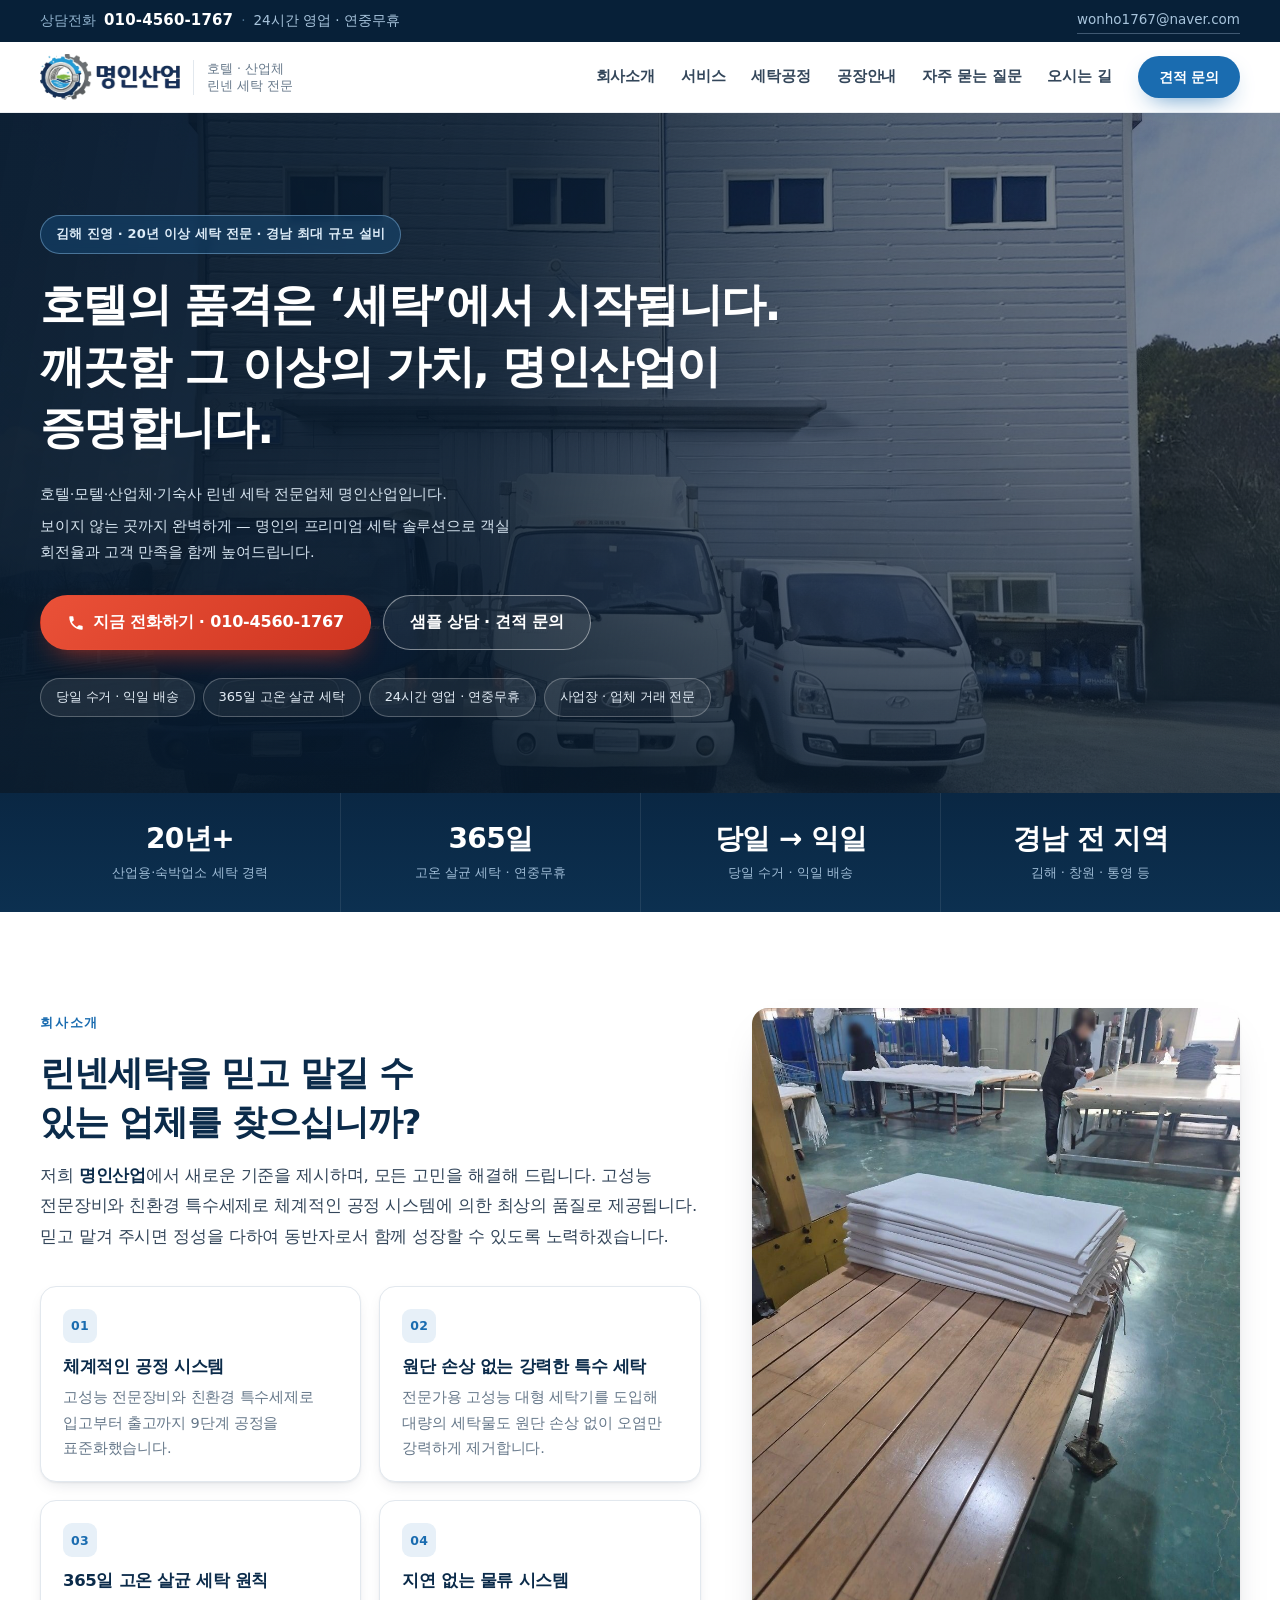
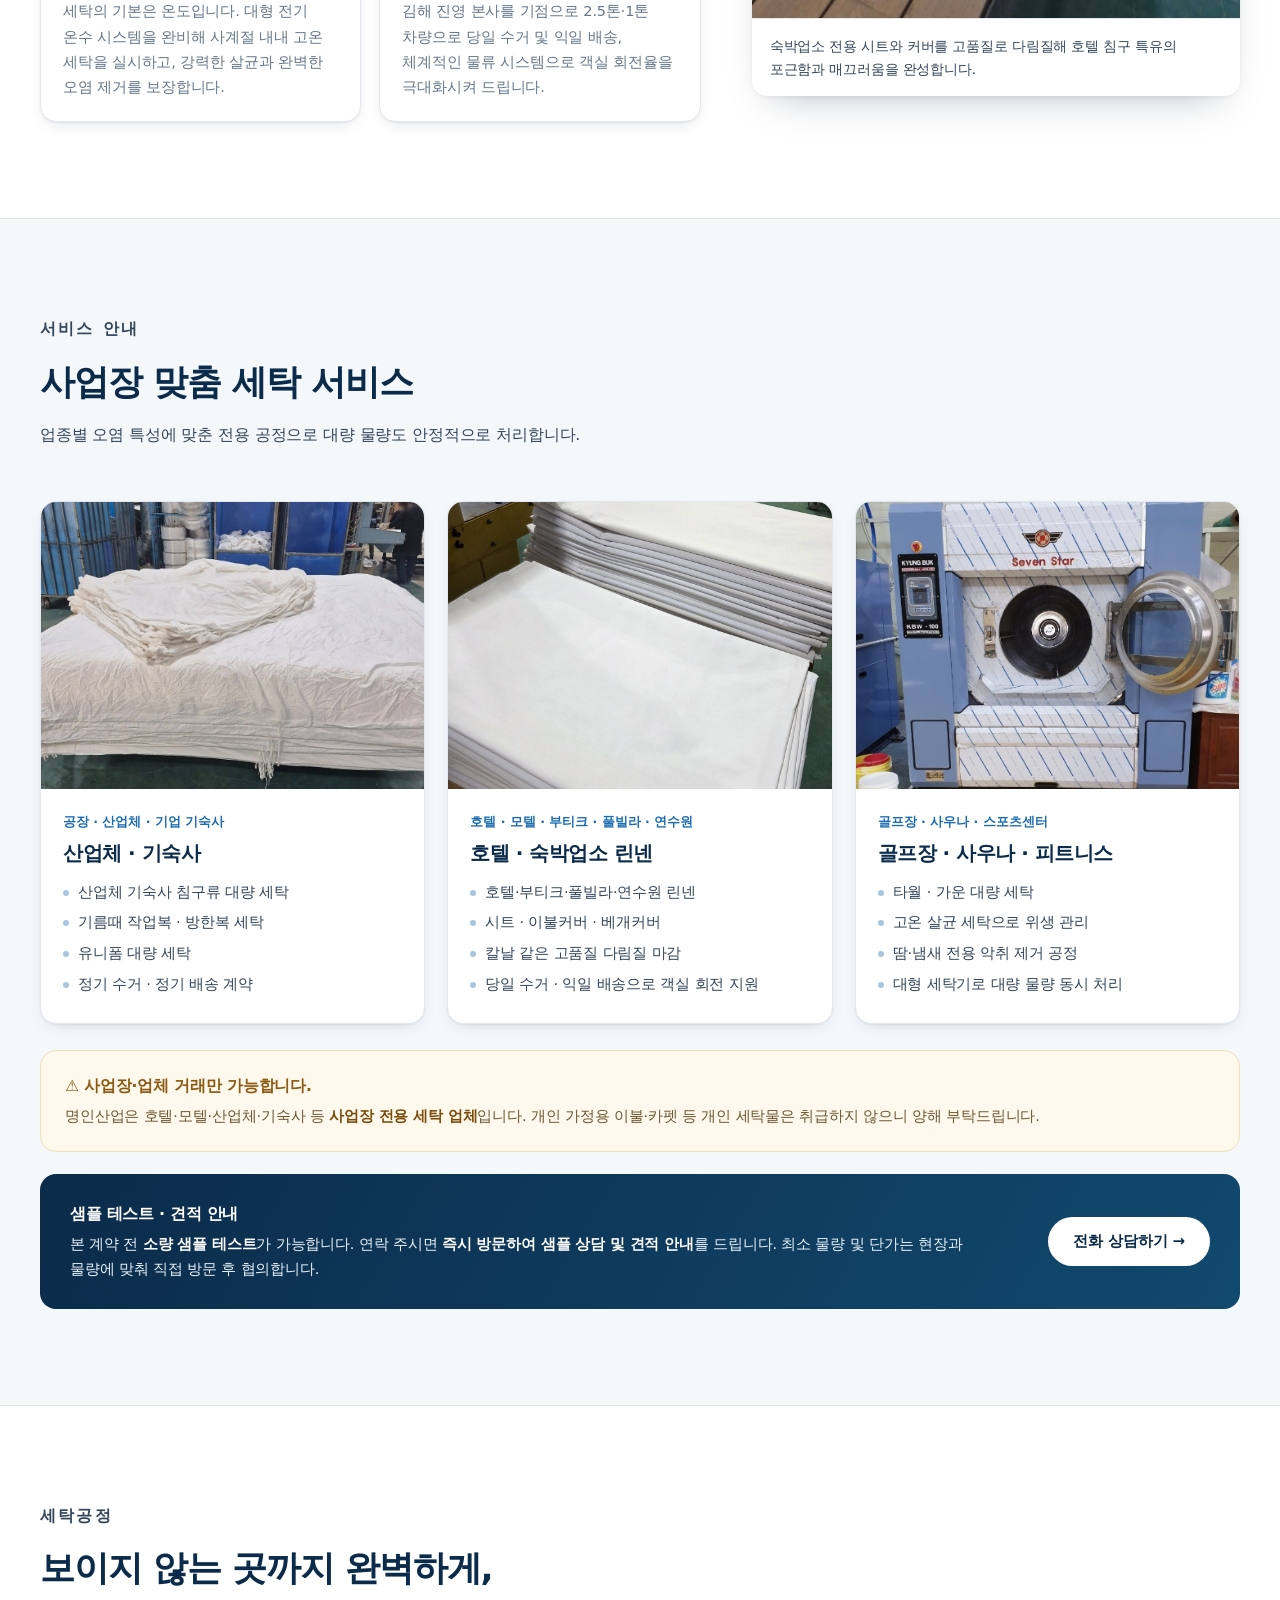
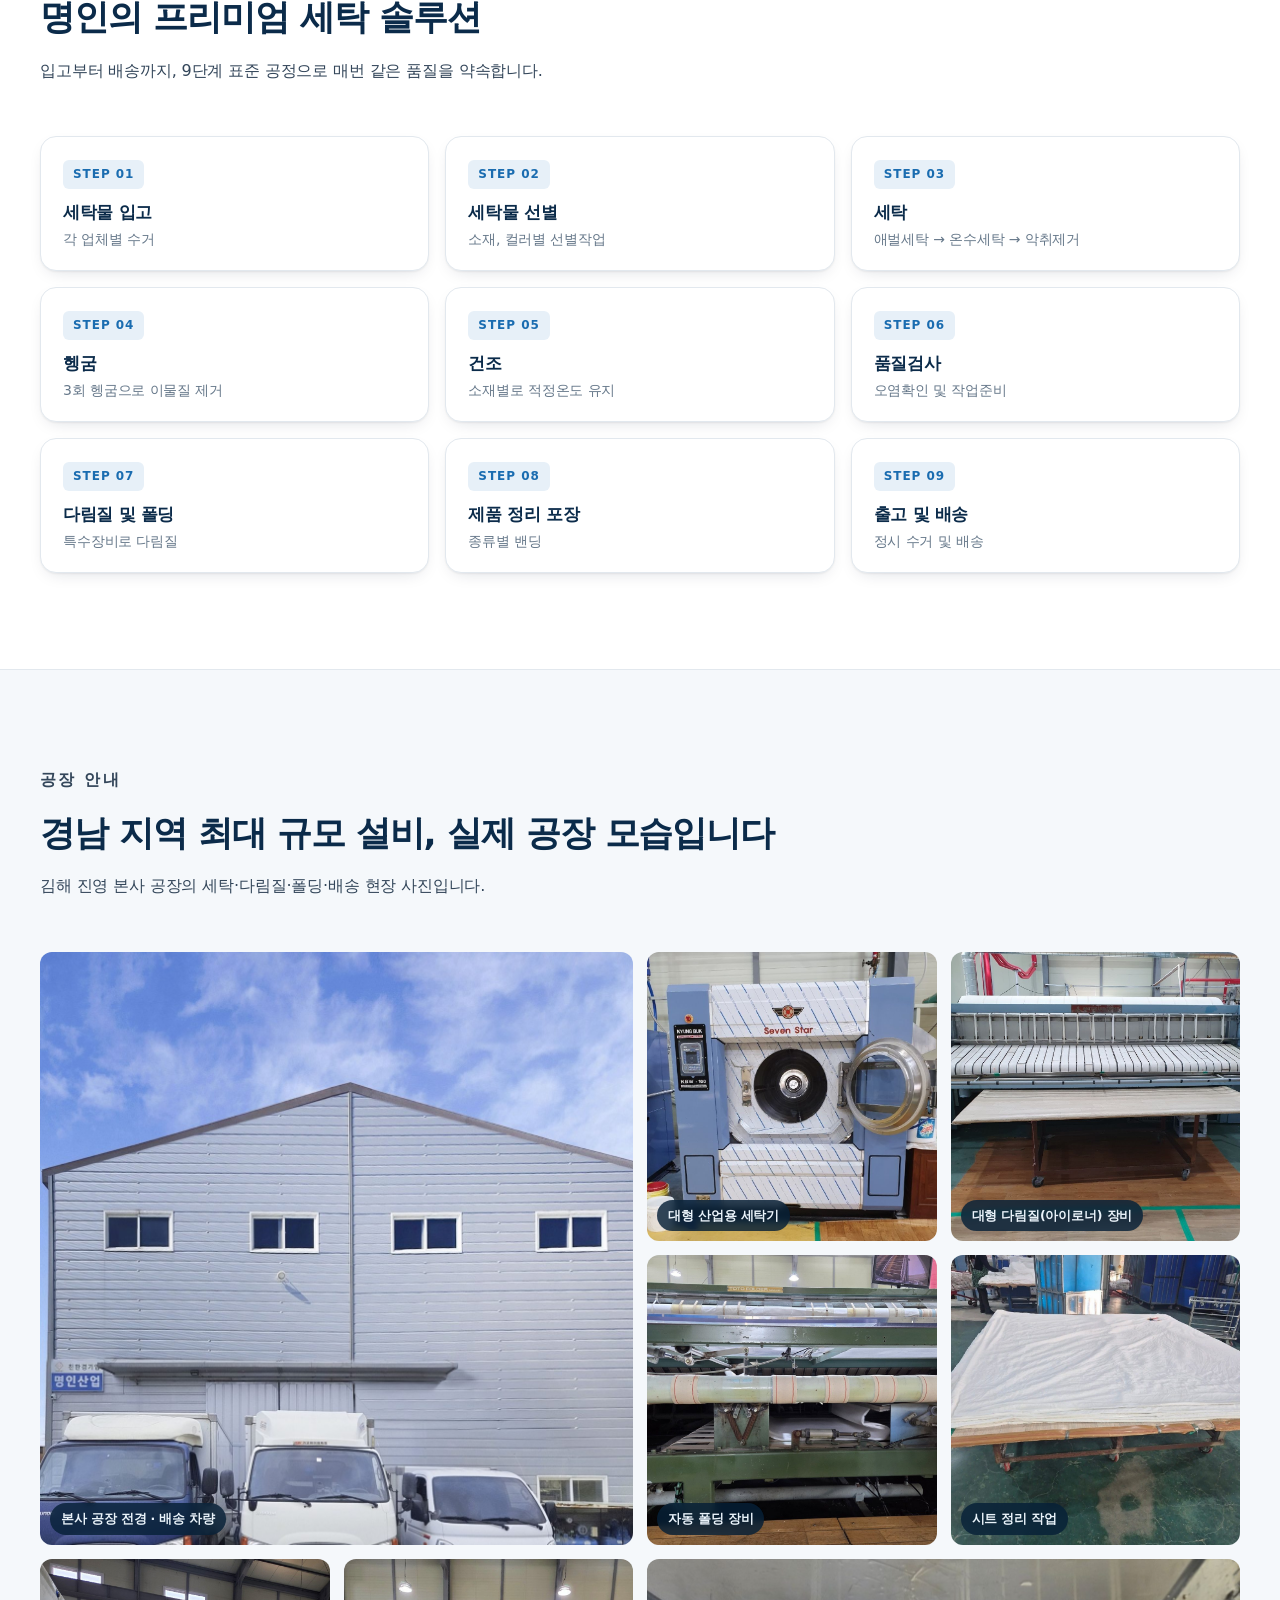
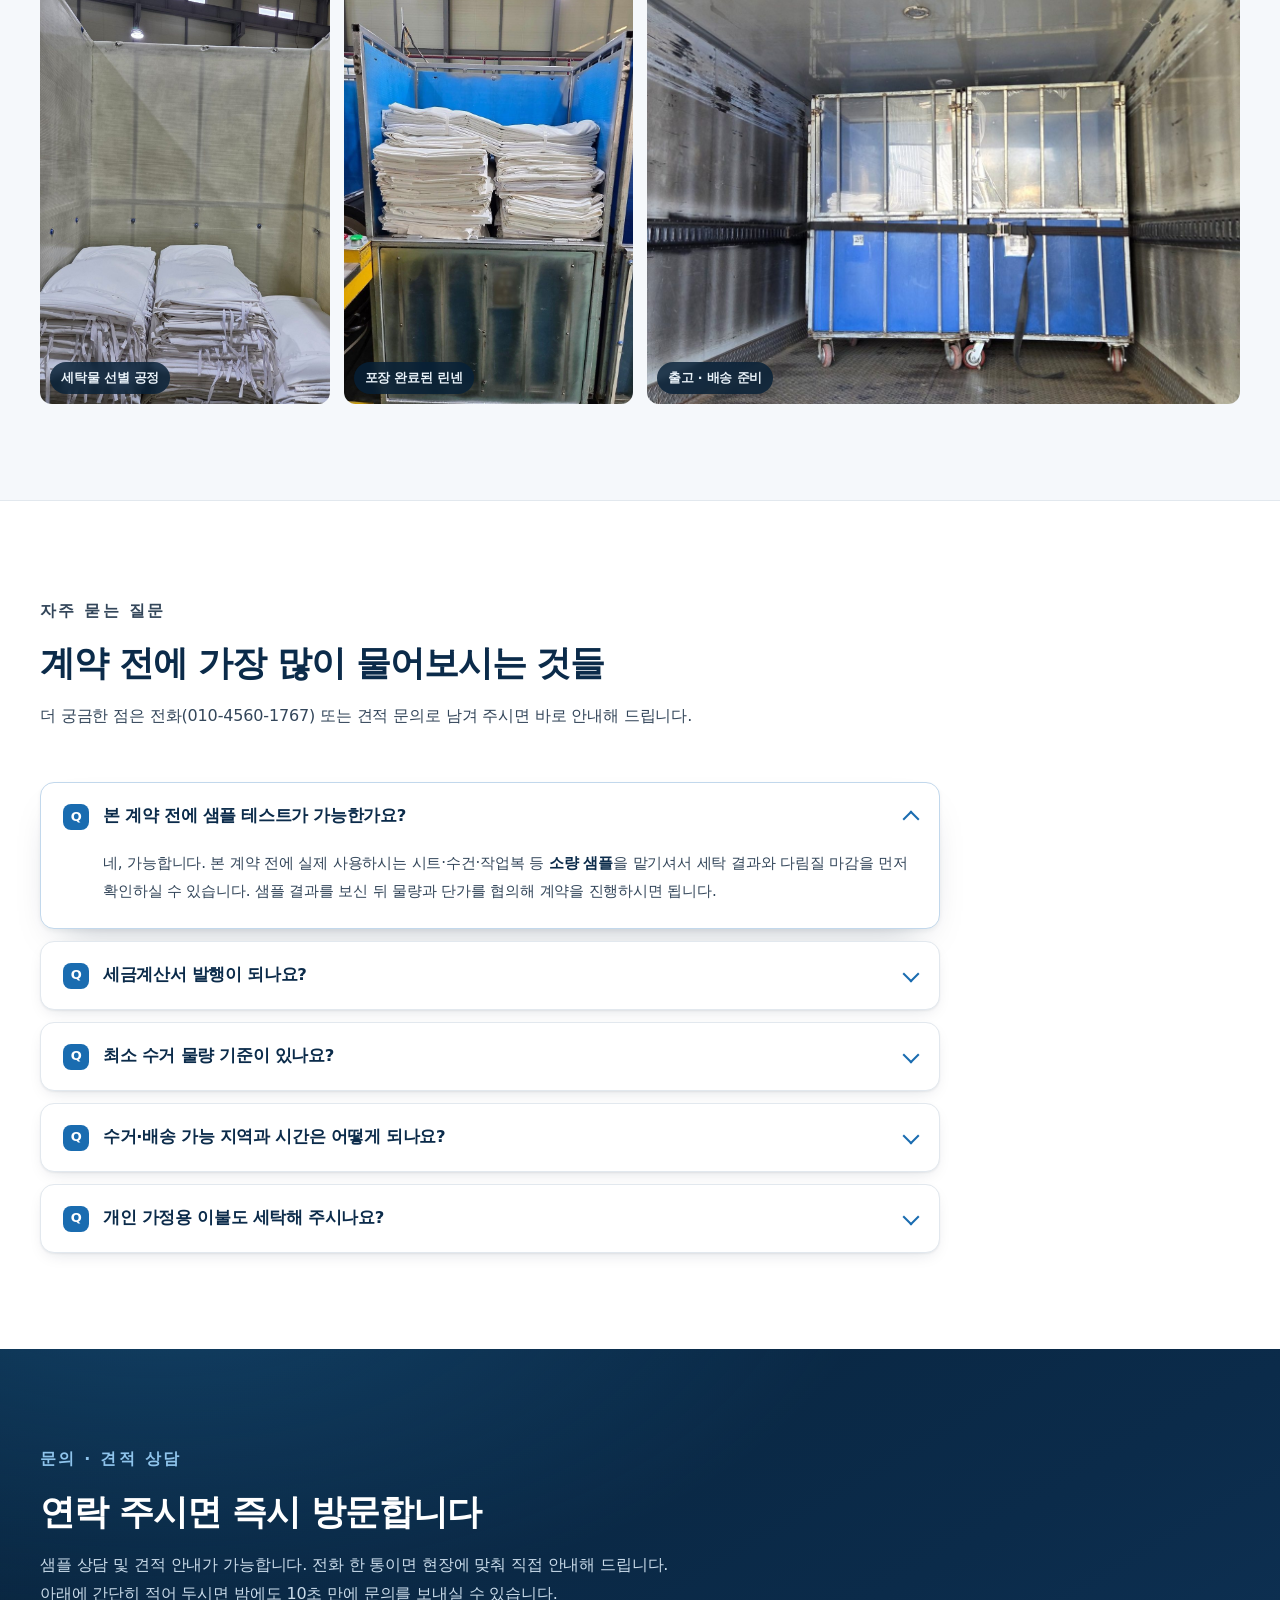
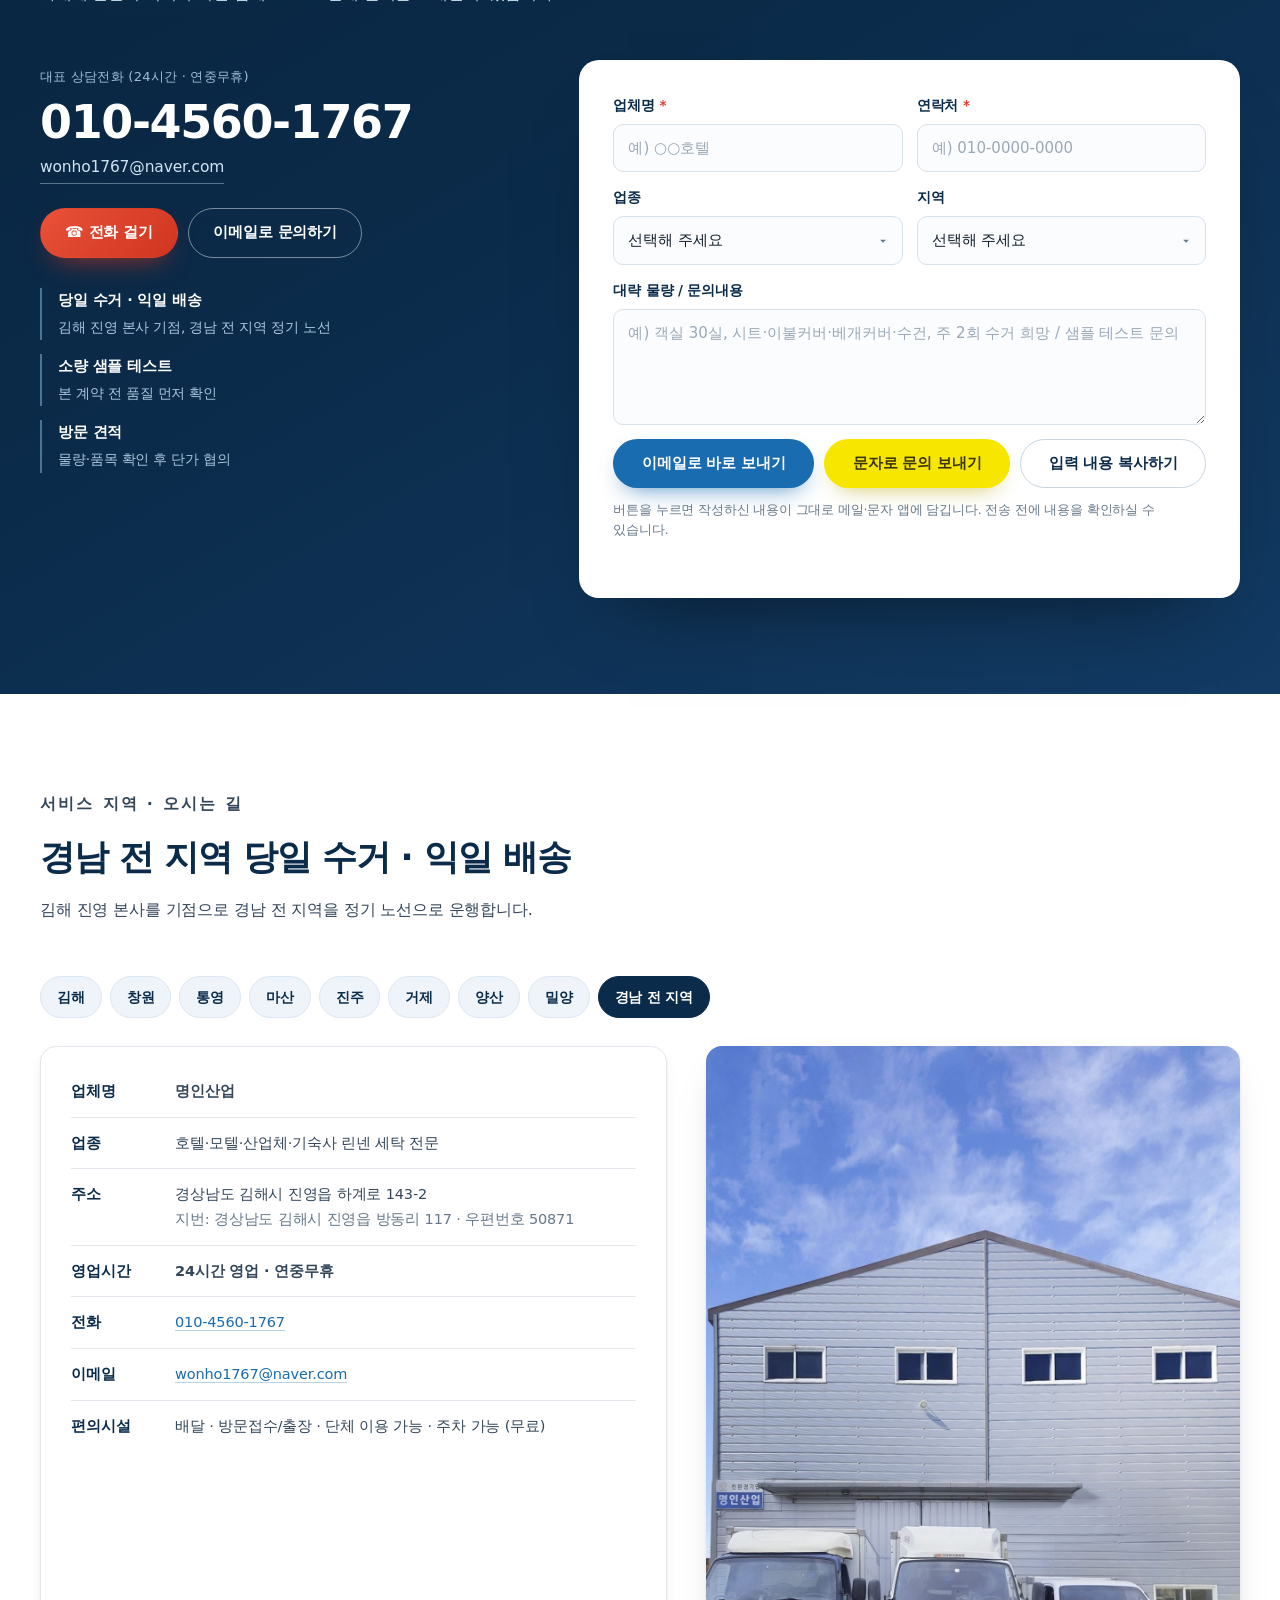
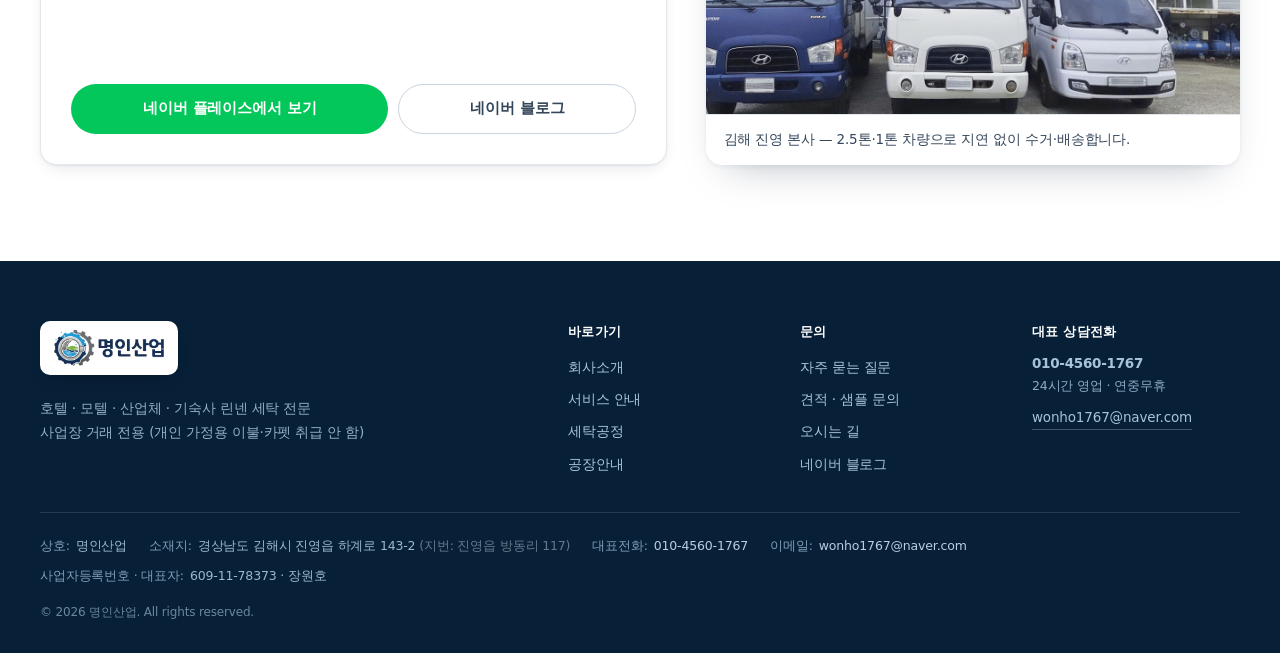
==== index.html @ e5e4cbe2 "명인산업 공식 홈페이지 (miwash.kr)" ====
<!DOCTYPE html>
<html lang="ko">
<head>
<meta charset="utf-8">
<meta name="viewport" content="width=device-width, initial-scale=1">
<title>명인산업 | 호텔·모텔·산업체 린넨 세탁 전문 · 김해 진영 세탁공장</title>
<meta name="description" content="김해 진영 본사, 20년 이상 산업용 세탁 전문 명인산업. 호텔·모텔·산업체·기숙사 린넨 세탁, 9단계 고온 살균 공정, 당일 수거·익일 배송. 본 계약 전 소량 샘플 테스트 가능. 010-4560-1767.">
<meta name="keywords" content="김해세탁공장, 창원호텔세탁, 김해호텔세탁, 모텔세탁, 린넨세탁, 산업체기숙사세탁, 작업복세탁, 산업용세탁, 진영세탁, 명인산업">
<meta name="author" content="명인산업">
<meta name="robots" content="index,follow">
<link rel="canonical" href="https://miwash.kr/">
<meta name="theme-color" content="#0b2b4a">

<!-- Open Graph / SNS -->
<meta property="og:type" content="website">
<meta property="og:site_name" content="명인산업">
<meta property="og:locale" content="ko_KR">
<meta property="og:title" content="명인산업 | 호텔·모텔·산업체 린넨 세탁 전문">
<meta property="og:description" content="김해 진영 본사 · 20년 이상 세탁 전문 · 365일 고온 살균 9단계 공정 · 당일 수거 익일 배송. 본 계약 전 소량 샘플 테스트 가능. 010-4560-1767.">
<meta property="og:url" content="https://miwash.kr/">
<meta property="og:image" content="https://miwash.kr/assets/og-image.jpg">
<meta property="og:image:width" content="1200">
<meta property="og:image:height" content="628">
<meta name="twitter:card" content="summary_large_image">
<meta name="twitter:title" content="명인산업 | 호텔·모텔·산업체 린넨 세탁 전문">
<meta name="twitter:description" content="김해 진영 본사 · 20년 이상 세탁 전문 · 365일 고온 살균 9단계 공정 · 당일 수거 익일 배송. 010-4560-1767.">
<meta name="twitter:image" content="https://miwash.kr/assets/og-image.jpg">

<link rel="icon" href="assets/favicon.png" sizes="64x64" type="image/png">
<link rel="apple-touch-icon" href="assets/apple-touch-icon.png">
<link rel="stylesheet" href="assets/style.css">

<script type="application/ld+json">
{
  "@context": "https://schema.org",
  "@type": "LaundryService",
  "name": "명인산업",
  "url": "https://miwash.kr/",
  "image": "https://miwash.kr/assets/hero-factory.jpg",
  "logo": "https://miwash.kr/assets/logo.png",
  "description": "호텔·모텔·산업체·기숙사 린넨 세탁 전문 업체. 김해 진영 본사에서 9단계 고온 살균 공정으로 당일 수거·익일 배송합니다. 본 계약 전 소량 샘플 테스트가 가능합니다.",
  "telephone": "+82-10-4560-1767",
  "email": "wonho1767@naver.com",
  "priceRange": "견적 문의",
  "address": {
    "@type": "PostalAddress",
    "streetAddress": "경상남도 김해시 진영읍 하계로 143-2",
    "addressLocality": "김해시",
    "addressRegion": "경상남도",
    "postalCode": "50871",
    "addressCountry": "KR"
  },
  "openingHoursSpecification": [{
    "@type": "OpeningHoursSpecification",
    "dayOfWeek": ["Monday","Tuesday","Wednesday","Thursday","Friday","Saturday","Sunday"],
    "opens": "00:00",
    "closes": "23:59"
  }],
  "areaServed": ["김해","창원","마산","통영","진주","거제","양산","밀양","경상남도"],
  "sameAs": ["https://blog.naver.com/eorud1767"]
}
</script>
</head>
<body>
<a class="skip-link" href="#main">본문 바로가기</a>

<!-- 상단 유틸리티 바 -->
<div class="topbar">
  <div class="container topbar-inner">
    <p class="topbar-call">
      <span class="topbar-label">상담전화</span>
      <a href="tel:01045601767"><strong>010-4560-1767</strong></a>
      <span class="dot" aria-hidden="true">·</span>
      <span class="topbar-hours">24시간 영업 · 연중무휴</span>
    </p>
    <a class="topbar-mail" href="mailto:wonho1767@naver.com">wonho1767@naver.com</a>
  </div>
</div>

<!-- 헤더 -->
<header class="site-header" id="siteHeader">
  <div class="container header-inner">
    <a class="brand" href="#top" aria-label="명인산업 홈">
      <img src="assets/logo.png" alt="명인산업" width="140" height="46">
      <span class="brand-text"><span>호텔 · 산업체 린넨 세탁 전문</span></span>
    </a>

    <nav class="nav" id="mainNav" aria-label="주요 메뉴">
      <ul>
        <li><a href="#about">회사소개</a></li>
        <li><a href="#services">서비스</a></li>
        <li><a href="#process">세탁공정</a></li>
        <li><a href="#facility">공장안내</a></li>
        <li><a href="#faq">자주 묻는 질문</a></li>
        <li><a href="#location">오시는 길</a></li>
      </ul>
      <a class="btn btn-primary btn-sm nav-cta" href="#contact">견적 문의</a>
    </nav>

    <button class="nav-toggle" id="navToggle" type="button" aria-label="메뉴 열기" aria-expanded="false" aria-controls="mainNav">
      <span></span><span></span><span></span>
    </button>
  </div>
</header>

<main id="main">
<!-- 히어로 -->
<section class="hero" id="top">
  <div class="hero-media">
    <img src="assets/hero-factory.jpg" alt="명인산업 김해 진영 본사 공장 전경과 2.5톤·1톤 배송 트럭 3대" width="1920" height="1080" fetchpriority="high">
  </div>
  <div class="container hero-inner">
    <p class="hero-badge">김해 진영 · 20년 이상 세탁 전문 · 경남 최대 규모 설비</p>
    <h1>호텔의 품격은 ‘세탁’에서 시작됩니다.<br class="pc-br"> 깨끗함 그 이상의 가치, 명인산업이 증명합니다.</h1>
    <p class="lead">호텔·모텔·산업체·기숙사 린넨 세탁 전문업체 명인산업입니다.</p>
    <p class="lead">보이지 않는 곳까지 완벽하게 — 명인의 프리미엄 세탁 솔루션으로 객실 회전율과 고객 만족을 함께 높여드립니다.</p>
    <div class="hero-actions">
      <a class="btn btn-call" href="tel:01045601767">
        <svg viewBox="0 0 24 24" aria-hidden="true"><path d="M6.6 10.8c1.4 2.8 3.8 5.1 6.6 6.6l2.2-2.2c.3-.3.7-.4 1-.2 1.1.4 2.3.6 3.5.6.6 0 1 .4 1 1V20c0 .6-.4 1-1 1C10.6 21 3 13.4 3 4c0-.6.4-1 1-1h3.5c.6 0 1 .4 1 1 0 1.2.2 2.4.6 3.5.1.4 0 .8-.2 1l-2.3 2.3z"/></svg>
        지금 전화하기 · 010-4560-1767
      </a>
      <a class="btn btn-outline" href="#contact">샘플 상담 · 견적 문의</a>
    </div>
    <ul class="hero-chips">
      <li>당일 수거 · 익일 배송</li>
      <li>365일 고온 살균 세탁</li>
      <li>24시간 영업 · 연중무휴</li>
      <li>사업장 · 업체 거래 전문</li>
    </ul>
  </div>
</section>

<!-- 핵심 지표 -->
<section class="stats" aria-label="명인산업 핵심 지표">
  <div class="container stats-grid">
    <div class="stat"><strong>20년+</strong><span>산업용·숙박업소 세탁 경력</span></div>
    <div class="stat"><strong>365일</strong><span>고온 살균 세탁 · 연중무휴</span></div>
    <div class="stat"><strong>당일 → 익일</strong><span>당일 수거 · 익일 배송</span></div>
    <div class="stat"><strong>경남 전 지역</strong><span>김해 · 창원 · 통영 등</span></div>
  </div>
</section>

<!-- 회사소개 -->
<section class="section" id="about">
  <div class="container about-grid">
    <div class="about-copy">
      <p class="eyebrow">회사소개</p>
      <h2>린넨세탁을 믿고 맡길 수 있는 업체를 찾으십니까?</h2>
      <p class="body-lg">저희 <strong>명인산업</strong>에서 새로운 기준을 제시하며, 모든 고민을 해결해 드립니다. 고성능 전문장비와 친환경 특수세제로 체계적인 공정 시스템에 의한 최상의 품질로 제공됩니다. 믿고 맡겨 주시면 정성을 다하여 동반자로서 함께 성장할 수 있도록 노력하겠습니다.</p>

      <div class="feature-grid">
        <div class="feature">
          <span class="feature-icon" aria-hidden="true">01</span>
          <h3>체계적인 공정 시스템</h3>
          <p>고성능 전문장비와 친환경 특수세제로 입고부터 출고까지 9단계 공정을 표준화했습니다.</p>
        </div>
        <div class="feature">
          <span class="feature-icon" aria-hidden="true">02</span>
          <h3>원단 손상 없는 강력한 특수 세탁</h3>
          <p>전문가용 고성능 대형 세탁기를 도입해 대량의 세탁물도 원단 손상 없이 오염만 강력하게 제거합니다.</p>
        </div>
        <div class="feature">
          <span class="feature-icon" aria-hidden="true">03</span>
          <h3>365일 고온 살균 세탁 원칙</h3>
          <p>세탁의 기본은 온도입니다. 대형 전기 온수 시스템을 완비해 사계절 내내 고온 세탁을 실시하고, 강력한 살균과 완벽한 오염 제거를 보장합니다.</p>
        </div>
        <div class="feature">
          <span class="feature-icon" aria-hidden="true">04</span>
          <h3>지연 없는 물류 시스템</h3>
          <p>김해 진영 본사를 기점으로 2.5톤·1톤 차량으로 당일 수거 및 익일 배송, 체계적인 물류 시스템으로 객실 회전율을 극대화시켜 드립니다.</p>
        </div>
      </div>
    </div>

    <figure class="about-media">
      <img src="assets/linen-table.jpg" alt="세탁 후 다림질을 마친 대형 시트를 종류별로 정리해 적재한 작업대" width="966" height="1288" loading="lazy">
      <figcaption>숙박업소 전용 시트와 커버를 고품질로 다림질해 호텔 침구 특유의 포근함과 매끄러움을 완성합니다.</figcaption>
    </figure>
  </div>
</section>

<!-- 서비스 -->
<section class="section section-alt" id="services">
  <div class="container">
    <header class="section-head">
      <p class="eyebrow">서비스 안내</p>
      <h2>사업장 맞춤 세탁 서비스</h2>
      <p>업종별 오염 특성에 맞춘 전용 공정으로 대량 물량도 안정적으로 처리합니다.</p>
    </header>

    <div class="service-grid">
      <article class="service-card">
        <div class="service-media">
          <img src="assets/dorm-bedding.jpg" alt="산업체·기숙사 침구 세탁물이 쌓인 공장 내부" width="966" height="1288" loading="lazy">
        </div>
        <div class="service-body">
          <p class="service-tag">공장 · 산업체 · 기업 기숙사</p>
          <h3>산업체 · 기숙사</h3>
          <ul>
            <li>산업체 기숙사 침구류 대량 세탁</li>
            <li>기름때 작업복 · 방한복 세탁</li>
            <li>유니폼 대량 세탁</li>
            <li>정기 수거 · 정기 배송 계약</li>
          </ul>
        </div>
      </article>

      <article class="service-card">
        <div class="service-media">
          <img src="assets/folded-linen.jpg" alt="깔끔하게 접어 포장된 호텔 린넨" width="1200" height="1600" loading="lazy">
        </div>
        <div class="service-body">
          <p class="service-tag">호텔 · 모텔 · 부티크 · 풀빌라 · 연수원</p>
          <h3>호텔 · 숙박업소 린넨</h3>
          <ul>
            <li>호텔·부티크·풀빌라·연수원 린넨</li>
            <li>시트 · 이불커버 · 베개커버</li>
            <li>칼날 같은 고품질 다림질 마감</li>
            <li>당일 수거 · 익일 배송으로 객실 회전 지원</li>
          </ul>
        </div>
      </article>

      <article class="service-card">
        <div class="service-media">
          <img src="assets/washer-sevenstar.jpg" alt="명인산업 대형 산업용 세탁기 Seven Star KBW-100" width="935" height="895" loading="lazy">
        </div>
        <div class="service-body">
          <p class="service-tag">골프장 · 사우나 · 스포츠센터</p>
          <h3>골프장 · 사우나 · 피트니스</h3>
          <ul>
            <li>타월 · 가운 대량 세탁</li>
            <li>고온 살균 세탁으로 위생 관리</li>
            <li>땀·냄새 전용 악취 제거 공정</li>
            <li>대형 세탁기로 대량 물량 동시 처리</li>
          </ul>
        </div>
      </article>
    </div>

    <div class="notice-card">
      <p class="notice-title">⚠ 사업장·업체 거래만 가능합니다.</p>
      <p>명인산업은 호텔·모텔·산업체·기숙사 등 <strong>사업장 전용 세탁 업체</strong>입니다. 개인 가정용 이불·카펫 등 개인 세탁물은 취급하지 않으니 양해 부탁드립니다.</p>
    </div>

    <div class="sample-band">
      <div>
        <p class="sample-title">샘플 테스트 · 견적 안내</p>
        <p>본 계약 전 <strong>소량 샘플 테스트</strong>가 가능합니다. 연락 주시면 <strong>즉시 방문하여 샘플 상담 및 견적 안내</strong>를 드립니다. 최소 물량 및 단가는 현장과 물량에 맞춰 직접 방문 후 협의합니다.</p>
      </div>
      <a class="btn btn-primary" href="tel:01045601767">전화 상담하기 →</a>
    </div>
  </div>
</section>

<!-- 세탁공정 -->
<section class="section" id="process">
  <div class="container">
    <header class="section-head">
      <p class="eyebrow">세탁공정</p>
      <h2>보이지 않는 곳까지 완벽하게,<br class="pc-br"> 명인의 프리미엄 세탁 솔루션</h2>
      <p>입고부터 배송까지, 9단계 표준 공정으로 매번 같은 품질을 약속합니다.</p>
    </header>

    <ol class="process-grid">
      <li class="step"><span class="step-no">STEP 01</span><h3>세탁물 입고</h3><p>각 업체별 수거</p></li>
      <li class="step"><span class="step-no">STEP 02</span><h3>세탁물 선별</h3><p>소재, 컬러별 선별작업</p></li>
      <li class="step"><span class="step-no">STEP 03</span><h3>세탁</h3><p>애벌세탁 → 온수세탁 → 악취제거</p></li>
      <li class="step"><span class="step-no">STEP 04</span><h3>헹굼</h3><p>3회 헹굼으로 이물질 제거</p></li>
      <li class="step"><span class="step-no">STEP 05</span><h3>건조</h3><p>소재별로 적정온도 유지</p></li>
      <li class="step"><span class="step-no">STEP 06</span><h3>품질검사</h3><p>오염확인 및 작업준비</p></li>
      <li class="step"><span class="step-no">STEP 07</span><h3>다림질 및 폴딩</h3><p>특수장비로 다림질</p></li>
      <li class="step"><span class="step-no">STEP 08</span><h3>제품 정리 포장</h3><p>종류별 밴딩</p></li>
      <li class="step"><span class="step-no">STEP 09</span><h3>출고 및 배송</h3><p>정시 수거 및 배송</p></li>
    </ol>
  </div>
</section>

<!-- 공장안내 -->
<section class="section section-alt" id="facility">
  <div class="container">
    <header class="section-head">
      <p class="eyebrow">공장 안내</p>
      <h2>경남 지역 최대 규모 설비, 실제 공장 모습입니다</h2>
      <p>김해 진영 본사 공장의 세탁·다림질·폴딩·배송 현장 사진입니다.</p>
    </header>

    <div class="gallery" id="gallery">
      <figure class="g-item g-wide">
        <button class="g-btn" type="button" data-src="assets/factory-front.jpg" data-caption="본사 공장 전경 · 배송 차량">
          <img src="assets/factory-front.jpg" alt="명인산업 공장 전경과 2.5톤·1톤 배송 트럭 3대" width="1200" height="1600" loading="lazy">
        </button>
        <figcaption>본사 공장 전경 · 배송 차량</figcaption>
      </figure>
      <figure class="g-item">
        <button class="g-btn" type="button" data-src="assets/washer-sevenstar.jpg" data-caption="대형 산업용 세탁기 Seven Star KBW-100">
          <img src="assets/washer-sevenstar.jpg" alt="대형 산업용 세탁기 Seven Star KBW-100" width="935" height="895" loading="lazy">
        </button>
        <figcaption>대형 산업용 세탁기</figcaption>
      </figure>
      <figure class="g-item">
        <button class="g-btn" type="button" data-src="assets/ironer-mitsubishi.jpg" data-caption="대형 다림질(아이로너) 장비">
          <img src="assets/ironer-mitsubishi.jpg" alt="대형 롤러 다림질 장비" width="1058" height="1411" loading="lazy">
        </button>
        <figcaption>대형 다림질(아이로너) 장비</figcaption>
      </figure>
      <figure class="g-item">
        <button class="g-btn" type="button" data-src="assets/folder-toto.jpg" data-caption="자동 폴딩 장비 TOTO FOLDER">
          <img src="assets/folder-toto.jpg" alt="자동 폴딩 장비 TOTO FOLDER" width="1400" height="1050" loading="lazy">
        </button>
        <figcaption>자동 폴딩 장비</figcaption>
      </figure>
      <figure class="g-item">
        <button class="g-btn" type="button" data-src="assets/sheet-cart.jpg" data-caption="시트 정리 작업">
          <img src="assets/sheet-cart.jpg" alt="세탁 후 펼쳐 정리 중인 대형 시트" width="966" height="1288" loading="lazy">
        </button>
        <figcaption>시트 정리 작업</figcaption>
      </figure>
      <figure class="g-item">
        <button class="g-btn" type="button" data-src="assets/sorting-bins.jpg" data-caption="세탁물 선별 공정">
          <img src="assets/sorting-bins.jpg" alt="오염 세탁물 선별 보관함" width="1200" height="1600" loading="lazy">
        </button>
        <figcaption>세탁물 선별 공정</figcaption>
      </figure>
      <figure class="g-item">
        <button class="g-btn" type="button" data-src="assets/packed-linen.jpg" data-caption="포장 완료된 린넨">
          <img src="assets/packed-linen.jpg" alt="종류별로 접어 밴딩한 완성 린넨" width="966" height="1288" loading="lazy">
        </button>
        <figcaption>포장 완료된 린넨</figcaption>
      </figure>
      <figure class="g-item g-full">
        <button class="g-btn" type="button" data-src="assets/truck-inside.jpg" data-caption="출고 · 배송 준비">
          <img src="assets/truck-inside.jpg" alt="배송 트럭에 실린 세탁물 운반 카트" width="1200" height="1600" loading="lazy">
        </button>
        <figcaption>출고 · 배송 준비</figcaption>
      </figure>
    </div>
  </div>
</section>

<!-- 자주 묻는 질문 -->
<section class="section" id="faq">
  <div class="container faq-wrap">
    <header class="section-head">
      <p class="eyebrow">자주 묻는 질문</p>
      <h2>계약 전에 가장 많이 물어보시는 것들</h2>
      <p>더 궁금한 점은 전화(010-4560-1767) 또는 견적 문의로 남겨 주시면 바로 안내해 드립니다.</p>
    </header>

    <div class="faq-list">
      <details class="faq-item" open>
        <summary><span class="q-mark">Q</span>본 계약 전에 샘플 테스트가 가능한가요?</summary>
        <div class="faq-answer">
          <p>네, 가능합니다. 본 계약 전에 실제 사용하시는 시트·수건·작업복 등 <strong>소량 샘플</strong>을 맡기셔서 세탁 결과와 다림질 마감을 먼저 확인하실 수 있습니다. 샘플 결과를 보신 뒤 물량과 단가를 협의해 계약을 진행하시면 됩니다.</p>
        </div>
      </details>

      <details class="faq-item">
        <summary><span class="q-mark">Q</span>세금계산서 발행이 되나요?</summary>
        <div class="faq-answer">
          <p>네, 사업자등록된 사업장으로 <strong>세금계산서 발행이 가능합니다.</strong> 견적서와 거래명세서도 함께 요청하실 수 있으며, 정산 주기와 방법은 상담 시 사업장에 맞춰 협의합니다.</p>
        </div>
      </details>

      <details class="faq-item">
        <summary><span class="q-mark">Q</span>최소 수거 물량 기준이 있나요?</summary>
        <div class="faq-answer">
          <p>물량 기준을 일률적으로 정해 두지 않고, <strong>현장과 물량을 직접 확인한 뒤 금액과 함께 협의</strong>합니다. 객실 수·침구 종류·수거 주기(매일/격일/주 2회 등)에 따라 가장 합리적인 조건을 제시해 드립니다. 먼저 전화로 대략적인 물량을 알려 주시면 방문 일정을 잡아 드립니다.</p>
        </div>
      </details>

      <details class="faq-item">
        <summary><span class="q-mark">Q</span>수거·배송 가능 지역과 시간은 어떻게 되나요?</summary>
        <div class="faq-answer">
          <p>김해 진영 본사를 기점으로 <strong>경남 전 지역</strong>을 정기 노선으로 운행합니다. 김해·창원·마산·통영·진주·거제·양산·밀양 등 지역의 사업장과 거래하고 있으며, <strong>당일 수거 · 익일 배송</strong>을 원칙으로 합니다. 수거·배송 시간대는 업체의 영업 시간과 객실 회전 일정에 맞춰 조율해 드립니다.</p>
        </div>
      </details>

      <details class="faq-item">
        <summary><span class="q-mark">Q</span>개인 가정용 이불도 세탁해 주시나요?</summary>
        <div class="faq-answer">
          <p>죄송하지만 명인산업은 <strong>사업장·업체 거래 전용</strong> 세탁 업체입니다. 호텔·모텔·산업체·기숙사·골프장 등 사업장의 린넨과 작업복을 전문으로 하며, 개인 가정용 이불·카펫 등은 취급하지 않습니다. 양해 부탁드립니다.</p>
        </div>
      </details>
    </div>
  </div>
</section>

<!-- 견적 문의 -->
<section class="section section-contact" id="contact">
  <div class="container">
    <header class="section-head section-head-light">
      <p class="eyebrow">문의 · 견적 상담</p>
      <h2>연락 주시면 즉시 방문합니다</h2>
      <p>샘플 상담 및 견적 안내가 가능합니다. 전화 한 통이면 현장에 맞춰 직접 안내해 드립니다.<br class="pc-br"> 아래에 간단히 적어 두시면 밤에도 10초 만에 문의를 보내실 수 있습니다.</p>
    </header>

    <div class="contact-grid">
      <div class="contact-info">
        <p class="info-label">대표 상담전화 (24시간 · 연중무휴)</p>
        <a class="info-phone" href="tel:01045601767">010-4560-1767</a>
        <a class="info-mail" href="mailto:wonho1767@naver.com">wonho1767@naver.com</a>

        <div class="info-actions">
          <a class="btn btn-call" href="tel:01045601767">☎ 전화 걸기</a>
          <a class="btn btn-outline-light" href="mailto:wonho1767@naver.com?subject=%5B%EB%AA%85%EC%9D%B8%EC%82%B0%EC%97%85%5D%20%EA%B2%AC%EC%A0%81%20%EB%AC%B8%EC%9D%98">이메일로 문의하기</a>
        </div>

        <ul class="info-points">
          <li><strong>당일 수거 · 익일 배송</strong><span>김해 진영 본사 기점, 경남 전 지역 정기 노선</span></li>
          <li><strong>소량 샘플 테스트</strong><span>본 계약 전 품질 먼저 확인</span></li>
          <li><strong>방문 견적</strong><span>물량·품목 확인 후 단가 협의</span></li>
        </ul>
      </div>

      <form class="contact-form" id="quoteForm" novalidate>
        <div class="form-row">
          <div class="field">
            <label for="company">업체명 <span class="req">*</span></label>
            <input id="company" name="company" type="text" placeholder="예) ○○호텔" required autocomplete="organization">
          </div>
          <div class="field">
            <label for="phone">연락처 <span class="req">*</span></label>
            <input id="phone" name="phone" type="tel" placeholder="예) 010-0000-0000" required autocomplete="tel" inputmode="tel">
          </div>
        </div>

        <div class="form-row">
          <div class="field">
            <label for="industry">업종</label>
            <select id="industry" name="industry">
              <option value="">선택해 주세요</option>
              <option value="호텔·모텔">호텔 · 모텔</option>
              <option value="산업체·기숙사">산업체 · 기숙사</option>
              <option value="골프장·사우나">골프장 · 사우나</option>
              <option value="기타">기타</option>
            </select>
          </div>
          <div class="field">
            <label for="region">지역</label>
            <select id="region" name="region">
              <option value="">선택해 주세요</option>
              <option value="김해">김해</option>
              <option value="창원">창원</option>
              <option value="기타 경남">기타 경남</option>
            </select>
          </div>
        </div>

        <div class="field">
          <label for="message">대략 물량 / 문의내용</label>
          <textarea id="message" name="message" rows="4" placeholder="예) 객실 30실, 시트·이불커버·베개커버·수건, 주 2회 수거 희망 / 샘플 테스트 문의"></textarea>
        </div>

        <div class="form-actions">
          <button class="btn btn-primary" type="submit" id="btnMail">이메일로 바로 보내기</button>
          <button class="btn btn-kakao" type="button" id="btnSms">문자로 문의 보내기</button>
          <button class="btn btn-ghost" type="button" id="btnCopy">입력 내용 복사하기</button>
        </div>
        <p class="form-hint">버튼을 누르면 작성하신 내용이 그대로 메일·문자 앱에 담깁니다. 전송 전에 내용을 확인하실 수 있습니다.</p>
        <p class="form-status" id="formStatus" role="status" aria-live="polite"></p>
      </form>
    </div>
  </div>
</section>

<!-- 오시는 길 -->
<section class="section" id="location">
  <div class="container">
    <header class="section-head">
      <p class="eyebrow">서비스 지역 · 오시는 길</p>
      <h2>경남 전 지역 당일 수거 · 익일 배송</h2>
      <p>김해 진영 본사를 기점으로 경남 전 지역을 정기 노선으로 운행합니다.</p>
    </header>

    <ul class="area-chips" aria-label="주요 서비스 지역">
      <li>김해</li><li>창원</li><li>통영</li><li>마산</li><li>진주</li><li>거제</li><li>양산</li><li>밀양</li><li class="area-all">경남 전 지역</li>
    </ul>

    <div class="location-grid">
      <div class="location-card">
        <table class="info-table">
          <tbody>
            <tr><th scope="row">업체명</th><td><strong>명인산업</strong></td></tr>
            <tr><th scope="row">업종</th><td>호텔·모텔·산업체·기숙사 린넨 세탁 전문</td></tr>
            <tr><th scope="row">주소</th><td>경상남도 김해시 진영읍 하계로 143-2<br><span class="muted">지번: 경상남도 김해시 진영읍 방동리 117 · 우편번호 50871</span></td></tr>
            <tr><th scope="row">영업시간</th><td><strong>24시간 영업 · 연중무휴</strong></td></tr>
            <tr><th scope="row">전화</th><td><a href="tel:01045601767">010-4560-1767</a></td></tr>
            <tr><th scope="row">이메일</th><td><a href="mailto:wonho1767@naver.com">wonho1767@naver.com</a></td></tr>
            <tr><th scope="row">편의시설</th><td>배달 · 방문접수/출장 · 단체 이용 가능 · 주차 가능 (무료)</td></tr>
          </tbody>
        </table>
        <div class="location-actions">
          <a class="btn btn-naver" href="https://map.naver.com/p/entry/place/3292283" target="_blank" rel="noopener">네이버 플레이스에서 보기</a>
          <a class="btn btn-blog" href="https://blog.naver.com/eorud1767" target="_blank" rel="noopener">네이버 블로그</a>
        </div>
      </div>

      <figure class="location-media">
        <img src="assets/factory-front.jpg" alt="명인산업 김해 진영 본사 전경" width="1200" height="1600" loading="lazy">
        <figcaption>김해 진영 본사 — 2.5톤·1톤 차량으로 지연 없이 수거·배송합니다.</figcaption>
      </figure>
    </div>
  </div>
</section>
</main>

<!-- 푸터 -->
<footer class="site-footer">
  <div class="container footer-top">
    <div class="footer-brand">
      <span class="footer-logo"><img src="assets/logo.png" alt="명인산업" width="140" height="46"></span>
      <p>호텔 · 모텔 · 산업체 · 기숙사 린넨 세탁 전문<br>사업장 거래 전용 (개인 가정용 이불·카펫 취급 안 함)</p>
    </div>
    <nav class="footer-nav" aria-label="푸터 메뉴">
      <div>
        <p class="footer-title">바로가기</p>
        <ul>
          <li><a href="#about">회사소개</a></li>
          <li><a href="#services">서비스 안내</a></li>
          <li><a href="#process">세탁공정</a></li>
          <li><a href="#facility">공장안내</a></li>
        </ul>
      </div>
      <div>
        <p class="footer-title">문의</p>
        <ul>
          <li><a href="#faq">자주 묻는 질문</a></li>
          <li><a href="#contact">견적 · 샘플 문의</a></li>
          <li><a href="#location">오시는 길</a></li>
          <li><a href="https://blog.naver.com/eorud1767" target="_blank" rel="noopener">네이버 블로그</a></li>
        </ul>
      </div>
      <div class="footer-contact">
        <p class="footer-title">대표 상담전화</p>
        <a class="footer-phone" href="tel:01045601767">010-4560-1767</a>
        <p class="footer-hours">24시간 영업 · 연중무휴</p>
        <a class="footer-mail" href="mailto:wonho1767@naver.com">wonho1767@naver.com</a>
      </div>
    </nav>
  </div>

  <div class="container footer-legal">
    <dl class="biz-info">
      <div><dt>상호</dt><dd>명인산업</dd></div>
      <div><dt>소재지</dt><dd>경상남도 김해시 진영읍 하계로 143-2 <span class="muted">(지번: 진영읍 방동리 117)</span></dd></div>
      <div><dt>대표전화</dt><dd><a href="tel:01045601767">010-4560-1767</a></dd></div>
      <div><dt>이메일</dt><dd><a href="mailto:wonho1767@naver.com">wonho1767@naver.com</a></dd></div>
      <div><dt>사업자등록번호 · 대표자</dt><dd>609-11-78373 · 장원호</dd></div>
    </dl>
    <p class="copyright">© <span id="year">2026</span> 명인산업. All rights reserved.</p>
  </div>
</footer>

<!-- 모바일 하단 고정 바 -->
<div class="mobile-bar" aria-label="빠른 상담">
  <a class="mb-call" href="tel:01045601767">
    <svg viewBox="0 0 24 24" aria-hidden="true"><path d="M6.6 10.8c1.4 2.8 3.8 5.1 6.6 6.6l2.2-2.2c.3-.3.7-.4 1-.2 1.1.4 2.3.6 3.5.6.6 0 1 .4 1 1V20c0 .6-.4 1-1 1C10.6 21 3 13.4 3 4c0-.6.4-1 1-1h3.5c.6 0 1 .4 1 1 0 1.2.2 2.4.6 3.5.1.4 0 .8-.2 1l-2.3 2.3z"/></svg>
    전화 상담
  </a>
  <a class="mb-quote" href="#contact">견적 문의</a>
</div>

<!-- 라이트박스 -->
<div class="lightbox" id="lightbox" role="dialog" aria-modal="true" aria-label="공장 사진 확대" hidden>
  <button class="lb-close" type="button" id="lbClose" aria-label="닫기">✕</button>
  <img id="lbImage" alt="">
  <p class="lb-caption" id="lbCaption"></p>
</div>

<script src="assets/app.js" defer></script>
</body>
</html>
---- assets/style.css ----
/* ==========================================================================
   명인산업 (miwash.kr) — assets/style.css
   ========================================================================== */

:root{
  --navy:#0b2b4a;
  --navy-deep:#072038;
  --navy-2:#123a63;
  --blue:#1a6cb0;
  --blue-soft:#e7f0f8;
  --accent:#e0402f;
  --accent-dark:#c5341f;
  --kakao:#f7e600;
  --ink:#13202c;
  --ink-2:#33465a;
  --muted:#66788a;
  --line:#e2e8ee;
  --bg:#ffffff;
  --bg-alt:#f5f8fb;
  --radius:16px;
  --radius-sm:10px;
  --shadow-sm:0 1px 2px rgba(9,30,54,.06), 0 6px 18px -8px rgba(9,30,54,.18);
  --shadow-md:0 2px 4px rgba(9,30,54,.05), 0 18px 40px -22px rgba(9,30,54,.35);
  --container:1200px;
  --font:"Pretendard","Pretendard Variable",-apple-system,BlinkMacSystemFont,"Apple SD Gothic Neo","Malgun Gothic","맑은 고딕","Noto Sans KR",system-ui,"Segoe UI",Roboto,sans-serif;
}

*,*::before,*::after{box-sizing:border-box}

html{
  -webkit-text-size-adjust:100%;
  scroll-behavior:smooth;
  scroll-padding-top:96px;
}

body{
  margin:0;
  font-family:var(--font);
  font-size:16px;
  line-height:1.72;
  color:var(--ink);
  background:var(--bg);
  letter-spacing:-.01em;
  word-break:keep-all;
  overflow-wrap:break-word;
  -webkit-font-smoothing:antialiased;
}

img{display:block;max-width:100%;height:auto}
a{color:inherit;text-decoration:none}
button{font:inherit;color:inherit}
ul,ol{margin:0;padding:0;list-style:none}
h1,h2,h3,h4,p,dl,dd,figure{margin:0}
strong{font-weight:700}

.container{
  width:min(var(--container), calc(100% - 48px));
  margin-inline:auto;
}

.skip-link{
  position:absolute;left:-9999px;top:0;z-index:200;
  background:var(--navy);color:#fff;padding:12px 18px;border-radius:0 0 10px 0;
}
.skip-link:focus{left:0}

:focus-visible{outline:3px solid #7fb6e6;outline-offset:2px;border-radius:4px}

/* ---------- 버튼 ---------- */
.btn{
  display:inline-flex;align-items:center;justify-content:center;gap:8px;
  padding:14px 24px;border-radius:999px;border:1px solid transparent;
  font-size:15px;font-weight:700;letter-spacing:-.01em;line-height:1.3;
  cursor:pointer;transition:transform .18s ease, box-shadow .18s ease, background-color .18s ease, border-color .18s ease, color .18s ease;
  white-space:nowrap;
}
.btn:hover{transform:translateY(-1px)}
.btn:active{transform:translateY(0)}
.btn svg{width:18px;height:18px;fill:currentColor;flex:none}

.btn-primary{background:var(--blue);color:#fff;box-shadow:0 10px 24px -12px rgba(26,108,176,.9)}
.btn-primary:hover{background:#155a94}

.btn-call{
  background:linear-gradient(135deg,#ea5138,#cf3520);
  color:#fff;box-shadow:0 12px 28px -14px rgba(207,53,32,.95);
}
.btn-call:hover{background:linear-gradient(135deg,#f25b41,#c02f1b)}

.btn-outline{background:rgba(255,255,255,.06);border-color:rgba(255,255,255,.45);color:#fff}
.btn-outline:hover{background:rgba(255,255,255,.16);border-color:#fff}

.btn-outline-light{background:transparent;border-color:rgba(255,255,255,.45);color:#fff}
.btn-outline-light:hover{background:rgba(255,255,255,.14)}

.btn-kakao{background:var(--kakao);color:#3b3412;box-shadow:0 10px 24px -14px rgba(180,165,0,.9)}
.btn-kakao:hover{background:#ffef33}

.btn-ghost{background:#fff;border-color:#c8d4e0;color:var(--navy)}
.btn-ghost:hover{border-color:var(--navy);background:#f7fafd}

.btn-naver{background:#03c75a;color:#fff}
.btn-naver:hover{background:#02b351}
.btn-blog{background:#fff;border-color:#c8d4e0;color:var(--ink-2)}
.btn-blog:hover{border-color:#03c75a;color:#02a34b}

.btn-sm{padding:11px 20px;font-size:14px}

/* ---------- 상단 유틸리티 ---------- */
.topbar{
  background:var(--navy-deep);
  color:#c9dced;
  font-size:13.5px;
  letter-spacing:0;
}
.topbar-inner{
  display:flex;align-items:center;justify-content:space-between;gap:16px;
  min-height:42px;padding:7px 0;
}
.topbar-call{display:flex;align-items:center;gap:8px;flex-wrap:wrap}
.topbar-label{color:#8fb0cb}
.topbar-call a{color:#fff}
.topbar-call strong{font-size:15px;letter-spacing:.01em}
.topbar .dot{color:#4d718f}
.topbar-hours{color:#a8c4dc}
.topbar-mail{color:#a8c4dc;border-bottom:1px solid rgba(168,196,220,.35);padding-bottom:1px}
.topbar-mail:hover{color:#fff;border-color:#fff}

/* ---------- 헤더 ---------- */
.site-header{
  position:sticky;top:0;z-index:60;
  background:rgba(255,255,255,.96);
  backdrop-filter:blur(12px);-webkit-backdrop-filter:blur(12px);
  border-bottom:1px solid rgba(11,43,74,.08);
  transition:box-shadow .2s ease;
}
.site-header.is-scrolled{box-shadow:0 10px 30px -22px rgba(7,32,56,.6)}
.header-inner{display:flex;align-items:center;justify-content:space-between;gap:24px;padding:12px 0}

.brand{display:flex;align-items:center;gap:12px;flex:none}
.brand img{height:46px;width:auto}
.brand-text{display:flex;align-items:center;border-left:1px solid var(--line);padding-left:13px;margin-left:1px}
.brand-text span{font-size:12.5px;color:var(--muted);letter-spacing:0;line-height:1.4;max-width:7.5em}

.nav{display:flex;align-items:center;gap:26px}
.nav ul{display:flex;align-items:center;gap:26px}
.nav ul a{
  position:relative;display:inline-block;padding:6px 0;
  font-size:15px;font-weight:600;color:var(--ink-2);white-space:nowrap;
}
.nav ul a::after{
  content:"";position:absolute;left:0;right:0;bottom:0;height:2px;
  background:var(--blue);transform:scaleX(0);transform-origin:left;
  transition:transform .2s ease;
}
.nav ul a:hover,.nav ul a.is-active{color:var(--navy)}
.nav ul a:hover::after,.nav ul a.is-active::after{transform:scaleX(1)}

.nav-toggle{
  display:none;width:44px;height:44px;border:1px solid var(--line);
  background:#fff;border-radius:10px;cursor:pointer;padding:11px 10px;
}
.nav-toggle span{display:block;height:2px;background:var(--navy);border-radius:2px;transition:transform .22s ease, opacity .18s ease}
.nav-toggle span + span{margin-top:5px}
.nav-toggle[aria-expanded="true"] span:nth-child(1){transform:translateY(7px) rotate(45deg)}
.nav-toggle[aria-expanded="true"] span:nth-child(2){opacity:0}
.nav-toggle[aria-expanded="true"] span:nth-child(3){transform:translateY(-7px) rotate(-45deg)}

/* ---------- 히어로 ---------- */
.hero{position:relative;isolation:isolate;overflow:hidden;background:var(--navy-deep)}
.hero-media{position:absolute;inset:0;z-index:0}
.hero-media img{width:100%;height:100%;object-fit:cover;object-position:50% 100%}
.hero::after{
  content:"";position:absolute;inset:0;z-index:1;pointer-events:none;
  background:
    linear-gradient(100deg, rgba(6,24,42,.95) 0%, rgba(6,24,42,.88) 38%, rgba(6,24,42,.62) 62%, rgba(6,24,42,.42) 100%),
    linear-gradient(to top, rgba(6,24,42,.55), rgba(6,24,42,0) 45%);
}
.hero-inner{
  position:relative;z-index:2;color:#fff;
  padding:clamp(56px,8vw,104px) 0 clamp(44px,6vw,80px);
}
.hero-badge{
  display:inline-block;
  background:rgba(26,108,176,.28);
  border:1px solid rgba(140,190,232,.45);
  color:#dcebf7;
  font-size:13px;font-weight:600;letter-spacing:.01em;
  padding:7px 15px;border-radius:999px;
  backdrop-filter:blur(4px);
}
.hero h1{
  margin:20px 0 22px;
  font-size:clamp(27px,3.5vw,49px);
  line-height:1.38;
  font-weight:800;
  letter-spacing:-.035em;
  max-width:19em;
  text-wrap:balance;
}
.hero .lead{
  max-width:33em;
  color:#d5e3ef;
  font-size:clamp(14.5px,1.05vw,17.5px);
  line-height:1.8;
}
.hero .lead + .lead{margin-top:6px}
.hero-actions{display:flex;flex-wrap:wrap;gap:12px;margin-top:30px}
.hero-actions .btn{padding:16px 26px;font-size:16px}
.hero-chips{display:flex;flex-wrap:wrap;gap:8px;margin-top:28px}
.hero-chips li{
  font-size:13px;color:#e3edf6;
  border:1px solid rgba(255,255,255,.26);
  background:rgba(255,255,255,.07);
  padding:7px 15px;border-radius:999px;
}

/* ---------- 지표 ---------- */
.stats{background:linear-gradient(180deg,#0a2743,#0c3050);color:#fff}
.stats-grid{display:grid;grid-template-columns:repeat(4,1fr)}
.stat{
  padding:28px 18px;text-align:center;
  border-left:1px solid rgba(255,255,255,.09);
}
.stat:first-child{border-left:0}
.stat strong{
  display:block;font-size:clamp(20px,2.2vw,28px);font-weight:800;
  letter-spacing:-.02em;color:#fff;line-height:1.3;
}
.stat span{display:block;margin-top:4px;font-size:13px;color:#9fbcd6;letter-spacing:0}

/* ---------- 공통 섹션 ---------- */
.section{padding:clamp(64px,7.5vw,104px) 0}
.section-alt{background:var(--bg-alt);border-block:1px solid var(--line)}
.section-head{max-width:760px;margin-bottom:clamp(32px,4vw,52px)}
.eyebrow{
  display:inline-block;
  font-size:13px;font-weight:800;letter-spacing:.14em;text-transform:uppercase;
  color:var(--blue);
  padding-bottom:8px;
}
.section-head h2,.about-copy h2{
  font-size:clamp(24px,2.7vw,36px);
  line-height:1.42;font-weight:800;letter-spacing:-.03em;
  color:var(--navy);margin:6px 0 14px;
  text-wrap:balance;
}
.section-head > p{
  color:var(--ink-2);font-size:16px;line-height:1.8;
}
.section-head-light h2{color:#fff}
.section-head-light > p{color:#c9dbea}
.section-head-light .eyebrow{color:#8fc4ec}

.muted{color:var(--muted)}

/* ---------- 회사소개 ---------- */
.about-grid{display:grid;grid-template-columns:1.15fr .85fr;gap:clamp(28px,4vw,60px);align-items:start}
.body-lg{font-size:16.5px;line-height:1.85;color:var(--ink-2)}
.body-lg strong{color:var(--navy)}

.feature-grid{display:grid;grid-template-columns:1fr 1fr;gap:18px;margin-top:34px}
.feature{
  background:#fff;border:1px solid var(--line);border-radius:var(--radius);
  padding:22px 22px 20px;box-shadow:var(--shadow-sm);
  transition:transform .2s ease, box-shadow .2s ease, border-color .2s ease;
}
.feature:hover{transform:translateY(-3px);box-shadow:var(--shadow-md);border-color:#cddceb}
.feature-icon{
  display:inline-flex;align-items:center;justify-content:center;
  width:34px;height:34px;border-radius:9px;
  background:var(--blue-soft);color:var(--blue);
  font-size:12.5px;font-weight:800;letter-spacing:.02em;
  margin-bottom:12px;
}
.feature h3{font-size:16.5px;font-weight:700;color:var(--navy);letter-spacing:-.02em;margin-bottom:6px;line-height:1.45}
.feature p{font-size:14.5px;color:var(--muted);line-height:1.75}

.about-media{
  position:sticky;top:104px;
  border-radius:var(--radius);overflow:hidden;
  box-shadow:var(--shadow-md);background:#fff;
}
.about-media img{width:100%;aspect-ratio:4/5;object-fit:cover}
.about-media figcaption{
  padding:16px 18px;font-size:13.5px;color:var(--ink-2);
  background:#fff;border-top:1px solid var(--line);line-height:1.65;
}

/* ---------- 서비스 ---------- */
.service-grid{display:grid;grid-template-columns:repeat(3,1fr);gap:22px}
.service-card{
  background:#fff;border:1px solid var(--line);border-radius:var(--radius);
  overflow:hidden;display:flex;flex-direction:column;
  box-shadow:var(--shadow-sm);
  transition:transform .2s ease, box-shadow .2s ease;
}
.service-card:hover{transform:translateY(-4px);box-shadow:var(--shadow-md)}
.service-media{position:relative;overflow:hidden;background:#dde6ee}
.service-media img{width:100%;aspect-ratio:4/3;object-fit:cover;transition:transform .5s ease}
.service-card:hover .service-media img{transform:scale(1.04)}
.service-body{padding:22px 22px 26px;display:flex;flex-direction:column;gap:6px;flex:1}
.service-tag{font-size:12.5px;font-weight:700;color:var(--blue);letter-spacing:0}
.service-body h3{font-size:20px;font-weight:800;color:var(--navy);letter-spacing:-.025em;line-height:1.4}
.service-body ul{margin-top:8px;display:grid;gap:7px}
.service-body li{
  position:relative;padding-left:15px;
  font-size:14.5px;color:var(--ink-2);line-height:1.65;
}
.service-body li::before{
  content:"";position:absolute;left:0;top:.62em;
  width:6px;height:6px;border-radius:50%;background:#a9c6df;
}

.notice-card{
  margin-top:26px;
  background:#fff8ec;border:1px solid #f2ddba;border-radius:var(--radius);
  padding:22px 24px;
}
.notice-title{font-weight:800;color:#8a5a12;font-size:15.5px;margin-bottom:4px}
.notice-card p:last-child{color:#6d5733;font-size:14.5px;line-height:1.75}
.notice-card strong{color:#7a4d0c}

.sample-band{
  margin-top:22px;
  display:flex;align-items:center;justify-content:space-between;gap:24px;flex-wrap:wrap;
  background:linear-gradient(120deg,var(--navy),#12496f);
  color:#e8f1f9;border-radius:var(--radius);
  padding:26px 30px;
}
.sample-title{font-weight:800;color:#fff;font-size:16px;margin-bottom:4px;letter-spacing:-.02em}
.sample-band p:last-child{font-size:14.5px;line-height:1.75;max-width:62em}
.sample-band strong{color:#fff}
.sample-band .btn{flex:none}
.sample-band .btn-primary{background:#fff;color:var(--navy);box-shadow:none}
.sample-band .btn-primary:hover{background:#eaf3fb}

/* ---------- 세탁공정 ---------- */
.process-grid{
  display:grid;grid-template-columns:repeat(3,1fr);gap:16px;
}
.step{
  position:relative;
  background:#fff;border:1px solid var(--line);border-radius:var(--radius);
  padding:22px 22px 20px;
  box-shadow:var(--shadow-sm);
  transition:transform .2s ease, box-shadow .2s ease, border-color .2s ease;
}
.step:hover{transform:translateY(-3px);border-color:#c9dcee;box-shadow:var(--shadow-md)}
.step-no{
  display:inline-block;font-size:12px;font-weight:800;letter-spacing:.08em;
  color:var(--blue);background:var(--blue-soft);
  padding:4px 10px;border-radius:6px;
}
.step h3{margin-top:12px;font-size:17px;font-weight:700;color:var(--navy);letter-spacing:-.02em;line-height:1.4}
.step p{margin-top:3px;font-size:14px;color:var(--muted);line-height:1.6}

/* ---------- 갤러리 ---------- */
.gallery{
  display:grid;grid-template-columns:repeat(4,1fr);
  gap:14px;
}
.g-item{position:relative}
.g-wide{grid-column:span 2;grid-row:span 2}
.g-full{grid-column:span 2}
.g-btn{
  display:block;width:100%;height:100%;padding:0;border:0;background:none;
  cursor:zoom-in;border-radius:12px;overflow:hidden;
}
.g-item img{
  width:100%;height:100%;object-fit:cover;
  aspect-ratio:4/3;
  transition:transform .45s ease, filter .3s ease;
}
.g-wide img{aspect-ratio:1/1}
.g-btn:hover img{transform:scale(1.045)}
.g-item figcaption{
  position:absolute;left:10px;bottom:10px;
  background:rgba(7,32,56,.82);color:#eaf3fa;
  font-size:12.5px;font-weight:600;
  padding:5px 11px;border-radius:999px;
  backdrop-filter:blur(3px);
  pointer-events:none;
}

/* ---------- FAQ ---------- */
.faq-list{max-width:900px}
.faq-list{display:grid;gap:12px}
.faq-item{
  background:#fff;border:1px solid var(--line);border-radius:14px;
  box-shadow:var(--shadow-sm);
  transition:border-color .2s ease, box-shadow .2s ease;
}
.faq-item[open]{border-color:#c2d8ec;box-shadow:var(--shadow-md)}
.faq-item summary{
  list-style:none;cursor:pointer;
  display:flex;align-items:flex-start;gap:14px;
  padding:20px 54px 20px 22px;
  font-size:16.5px;font-weight:700;color:var(--navy);
  letter-spacing:-.02em;line-height:1.6;
  position:relative;
}
.faq-item summary::-webkit-details-marker{display:none}
.faq-item summary::after{
  content:"";position:absolute;right:22px;top:26px;
  width:12px;height:12px;
  border-right:2px solid var(--blue);border-bottom:2px solid var(--blue);
  transform:rotate(45deg);transition:transform .22s ease;
}
.faq-item[open] summary::after{transform:rotate(-135deg);top:30px}
.q-mark{
  flex:none;display:inline-flex;align-items:center;justify-content:center;
  width:26px;height:26px;border-radius:8px;margin-top:1px;
  background:var(--blue);color:#fff;font-size:13px;font-weight:800;
}
.faq-answer{padding:0 22px 22px 62px}
.faq-answer p{font-size:15px;color:var(--ink-2);line-height:1.85}
.faq-answer strong{color:var(--navy)}

/* ---------- 견적 문의 ---------- */
.section-contact{
  background:
    radial-gradient(1200px 600px at 12% -10%, rgba(38,120,180,.35), transparent 60%),
    linear-gradient(150deg,#08243d 0%,#0b2b4a 45%,#123a63 100%);
  color:#fff;
}
.contact-grid{display:grid;grid-template-columns:.85fr 1.15fr;gap:clamp(26px,4vw,54px);align-items:start}

.contact-info{padding-top:6px}
.info-label{font-size:13px;color:#9dbfd8;letter-spacing:.02em}
.info-phone{
  display:block;margin:6px 0 2px;
  font-size:clamp(30px,3.6vw,46px);font-weight:800;letter-spacing:-.03em;
  color:#fff;line-height:1.25;
}
.info-phone:hover{color:#bfe0f7}
.info-mail{
  display:inline-block;font-size:15.5px;color:#cfe3f2;
  border-bottom:1px solid rgba(207,227,242,.4);padding-bottom:2px;
}
.info-mail:hover{color:#fff;border-color:#fff}
.info-actions{display:flex;flex-wrap:wrap;gap:10px;margin-top:24px}
.info-points{margin-top:30px;display:grid;gap:14px}
.info-points li{
  padding-left:16px;border-left:2px solid rgba(140,190,230,.5);
}
.info-points strong{display:block;color:#fff;font-size:14.5px;letter-spacing:-.01em}
.info-points span{font-size:13.5px;color:#a9c6dd}

.contact-form{
  background:#fff;color:var(--ink);
  border-radius:20px;padding:clamp(22px,3vw,34px);
  box-shadow:0 40px 80px -50px rgba(0,0,0,.65);
}
.form-row{display:grid;grid-template-columns:1fr 1fr;gap:14px}
.field{display:flex;flex-direction:column;gap:7px;margin-bottom:14px}
.field label{font-size:13.5px;font-weight:700;color:var(--navy);letter-spacing:-.01em}
.req{color:var(--accent)}
.field input,.field select,.field textarea{
  width:100%;font:inherit;font-size:15px;color:var(--ink);
  background:#fbfcfe;
  border:1px solid #d7e1ea;border-radius:10px;
  padding:12px 14px;line-height:1.5;
  transition:border-color .18s ease, box-shadow .18s ease, background-color .18s ease;
  appearance:none;
}
.field select{
  background-image:url("data:image/svg+xml,%3Csvg xmlns='http://www.w3.org/2000/svg' width='14' height='14' viewBox='0 0 24 24'%3E%3Cpath fill='%2366788a' d='M7 10l5 5 5-5z'/%3E%3C/svg%3E");
  background-repeat:no-repeat;background-position:right 12px center;
  padding-right:36px;
}
.field textarea{resize:vertical;min-height:104px}
.field input::placeholder,.field textarea::placeholder{color:#9aa9b7}
.field input:focus,.field select:focus,.field textarea:focus{
  outline:none;background:#fff;border-color:var(--blue);
  box-shadow:0 0 0 4px rgba(26,108,176,.12);
}
.field input:user-invalid,.field textarea:user-invalid{border-color:#e5978d;background:#fff8f7}

.form-actions{display:flex;flex-wrap:wrap;gap:10px;margin-top:4px}
.form-actions .btn{flex:1 1 auto;padding:14px 18px;font-size:14.5px}
.form-hint{margin-top:12px;font-size:12.5px;color:var(--muted);line-height:1.6}
.form-status{
  margin-top:8px;font-size:13.5px;font-weight:700;color:#177a49;min-height:1.2em;
}
.form-status.is-error{color:#c0392b}

/* ---------- 오시는 길 ---------- */
.area-chips{display:flex;flex-wrap:wrap;gap:8px;margin-bottom:28px}
.area-chips li{
  font-size:14px;font-weight:600;color:var(--navy);
  background:#eef4fa;border:1px solid #dbe7f2;
  padding:8px 16px;border-radius:999px;
}
.area-chips .area-all{background:var(--navy);border-color:var(--navy);color:#fff}

.location-grid{display:grid;grid-template-columns:1.08fr .92fr;gap:clamp(24px,3vw,40px);align-items:stretch}
.location-card{
  background:#fff;border:1px solid var(--line);border-radius:var(--radius);
  padding:clamp(20px,2.4vw,30px);box-shadow:var(--shadow-sm);
  display:flex;flex-direction:column;
}
.info-table{width:100%;border-collapse:collapse;font-size:14.5px}
.info-table th,.info-table td{
  text-align:left;vertical-align:top;
  padding:13px 0;border-bottom:1px solid var(--line);
  line-height:1.7;
}
.info-table tr:first-child th,.info-table tr:first-child td{padding-top:2px}
.info-table tr:last-child th,.info-table tr:last-child td{border-bottom:0;padding-bottom:0}
.info-table th{
  width:104px;font-weight:700;color:var(--navy);white-space:nowrap;
  padding-right:14px;
}
.info-table td{color:var(--ink-2)}
.info-table a{color:var(--blue);border-bottom:1px solid rgba(26,108,176,.3)}
.info-table a:hover{border-color:var(--blue)}
.location-actions{display:flex;flex-wrap:wrap;gap:10px;margin-top:auto;padding-top:26px}
.location-actions .btn{flex:1 1 auto}

.location-media{
  border-radius:var(--radius);overflow:hidden;background:#dde6ee;
  box-shadow:var(--shadow-md);display:flex;flex-direction:column;
}
.location-media img{width:100%;flex:1;object-fit:cover;object-position:50% 100%;min-height:260px}
.location-media figcaption{
  background:#fff;border-top:1px solid var(--line);
  padding:14px 18px;font-size:13.5px;color:var(--ink-2);line-height:1.6;
}

/* ---------- 푸터 ---------- */
.site-footer{background:var(--navy-deep);color:#b8cee1;font-size:14px}
.footer-top{
  display:grid;grid-template-columns:1fr 1.4fr;
  gap:clamp(26px,4vw,48px);
  padding:clamp(40px,5vw,60px) 0 clamp(28px,3vw,36px);
  border-bottom:1px solid rgba(184,206,225,.16);
}
.footer-logo{display:inline-block;background:#fff;border-radius:10px;padding:9px 14px;box-shadow:0 8px 20px -14px rgba(0,0,0,.8)}
.footer-brand img{height:36px;width:auto;display:block}
.footer-brand p{margin-top:14px;font-size:13.5px;line-height:1.8;color:#93aec5;max-width:26em}
.footer-nav{display:grid;grid-template-columns:repeat(3,1fr);gap:24px}
.footer-title{font-size:13px;font-weight:800;color:#fff;letter-spacing:.02em;margin-bottom:12px}
.footer-nav ul{display:grid;gap:8px}
.footer-nav a{font-size:13.5px;color:#a8c2d8}
.footer-nav a:hover{color:#fff}
.footer-phone{
  display:block;font-size:24px;font-weight:800;color:#fff;letter-spacing:-.02em;
  line-height:1.3;
}
.footer-phone:hover{color:#bfe0f7}
.footer-hours{font-size:12.5px;color:#8fabc3;margin-top:2px}
.footer-mail{display:inline-block;margin-top:10px;font-size:13.5px;color:#a8c2d8;border-bottom:1px solid rgba(168,194,216,.35)}
.footer-mail:hover{color:#fff;border-color:#fff}

.footer-legal{padding:22px 0 30px}
.biz-info{
  display:flex;flex-wrap:wrap;gap:8px 22px;
  font-size:12.5px;color:#9db7cd;line-height:1.8;
}
.biz-info > div{display:flex;gap:6px}
.biz-info dt{color:#7f9cb6}
.biz-info dt::after{content:":"}
.biz-info dd{margin:0}
.biz-info a{color:#b8cee1}
.biz-info .pending{color:#e3c78e}
.copyright{margin-top:14px;font-size:12px;color:#6d879e}

/* ---------- 모바일 하단 바 ---------- */
.mobile-bar{display:none}

/* ---------- 라이트박스 ---------- */
.lightbox{
  position:fixed;inset:0;z-index:200;
  background:rgba(5,18,32,.94);
  display:flex;flex-direction:column;align-items:center;justify-content:center;
  gap:14px;padding:64px 20px 32px;
  backdrop-filter:blur(2px);
}
.lightbox[hidden]{display:none}
.lightbox img{
  max-width:min(1100px,92vw);max-height:78vh;width:auto;height:auto;
  border-radius:10px;box-shadow:0 30px 80px -30px rgba(0,0,0,.9);
}
.lb-caption{color:#d6e5f1;font-size:14px;text-align:center}
.lb-close{
  position:absolute;top:18px;right:18px;
  width:44px;height:44px;border-radius:50%;
  background:rgba(255,255,255,.12);border:1px solid rgba(255,255,255,.3);
  color:#fff;font-size:18px;cursor:pointer;
}
.lb-close:hover{background:rgba(255,255,255,.24)}
body.lb-open{overflow:hidden}

/* ---------- 반응형 ---------- */
@media (max-width:1100px){
  .nav{gap:18px}
  .nav ul{gap:18px}
  .nav ul a{font-size:14.5px}
  .brand-text span{display:none}
}

@media (max-width:960px){
  .container{width:calc(100% - 40px)}

  /* 모바일 메뉴 */
  .nav-toggle{display:block;position:relative;z-index:58}
  .brand{position:relative;z-index:58}
  .nav{
    position:fixed;left:0;right:0;top:0;
    margin-top:0;
    background:#fff;
    border-bottom:1px solid var(--line);
    box-shadow:0 30px 60px -30px rgba(7,32,56,.5);
    padding:calc(env(safe-area-inset-top, 0px) + 86px) 20px 22px;
    flex-direction:column;align-items:stretch;gap:0;
    transform:translateY(-105%);
    transition:transform .28s ease;
    max-height:100dvh;overflow-y:auto;
    z-index:55;
  }
  .nav.is-open{transform:translateY(0)}
  .nav ul{flex-direction:column;align-items:stretch;gap:0}
  .nav ul a{
    display:block;padding:15px 4px;font-size:17px;font-weight:700;
    border-bottom:1px solid var(--line);color:var(--navy);
  }
  .nav ul a::after{display:none}
  .nav-cta{margin-top:18px;width:100%}

  .about-grid{grid-template-columns:1fr}
  .about-media{position:static;order:-1}
  .about-media img{aspect-ratio:16/10}

  .service-grid{grid-template-columns:1fr;gap:16px}
  .service-card{flex-direction:row;align-items:stretch}
  .service-media{flex:0 0 38%;max-width:38%}
  .service-media img{height:100%;aspect-ratio:auto}
  .service-body{padding:20px}

  .process-grid{grid-template-columns:repeat(2,1fr)}
  .gallery{grid-template-columns:repeat(2,1fr)}
  .g-wide{grid-column:span 2;grid-row:auto}
  .g-wide img{aspect-ratio:16/10}
  .g-full{grid-column:span 2}
  .g-full img{aspect-ratio:16/10}

  .contact-grid{grid-template-columns:1fr}
  .location-grid{grid-template-columns:1fr}
  .location-media img{min-height:220px;max-height:340px}

  .footer-top{grid-template-columns:1fr}
  .footer-nav{grid-template-columns:repeat(2,1fr);gap:26px}

  .section-contact{padding-bottom:112px}
  body{padding-bottom:76px}
  .mobile-bar{
    position:fixed;left:0;right:0;bottom:0;z-index:70;
    display:grid;grid-template-columns:1fr 1fr;gap:8px;
    padding:10px 14px calc(10px + env(safe-area-inset-bottom,0px));
    background:rgba(255,255,255,.97);
    border-top:1px solid var(--line);
    box-shadow:0 -12px 30px -22px rgba(7,32,56,.6);
    backdrop-filter:blur(10px);
  }
  .mobile-bar a{
    display:flex;align-items:center;justify-content:center;gap:8px;
    height:50px;border-radius:12px;font-size:16px;font-weight:800;
    letter-spacing:-.01em;
  }
  .mobile-bar svg{width:19px;height:19px;fill:currentColor}
  .mb-call{background:var(--accent);color:#fff}
  .mb-quote{background:var(--navy);color:#fff}
}

@media (max-width:720px){
  html{scroll-padding-top:78px}
  body{font-size:15.5px;line-height:1.75}
  .topbar-inner{justify-content:center;text-align:center;gap:6px;padding:6px 0}
  .topbar-mail{display:none}
  .topbar{font-size:12.5px}
  .header-inner{padding:10px 0}
  .brand img{height:38px}
  .brand-text{padding-left:10px}
  .brand-text span{font-size:11.5px;max-width:6.6em}

  .hero-inner{padding:48px 0 40px}
  .hero::after{
    background:
      linear-gradient(to bottom, rgba(6,24,42,.92) 0%, rgba(6,24,42,.74) 62%, rgba(6,24,42,.88) 100%);
  }
  .hero h1{font-size:clamp(25px,7.2vw,32px);line-height:1.42}
  .hero .lead{font-size:14.5px;line-height:1.75}
  .hero-actions{gap:9px;margin-top:24px}
  .hero-actions .btn{flex:1 1 100%;padding:15px 20px;font-size:15.5px}
  .hero-chips{margin-top:22px;gap:6px}
  .hero-chips li{font-size:12px;padding:6px 12px}
  .pc-br{display:none}

  .stats-grid{grid-template-columns:1fr 1fr}
  .stat{padding:20px 10px;border-left:0;border-top:1px solid rgba(255,255,255,.09)}
  .stat:nth-child(1),.stat:nth-child(2){border-top:0}
  .stat:nth-child(even){border-left:1px solid rgba(255,255,255,.09)}
  .stat strong{font-size:19px}
  .stat span{font-size:11.5px}

  .section{padding:56px 0}
  .section-head{margin-bottom:28px}
  .section-head h2,.about-copy h2{font-size:23px;line-height:1.45}
  .section-head > p{font-size:14.5px}

  .feature-grid{grid-template-columns:1fr;gap:12px;margin-top:26px}
  .feature{padding:18px}

  .service-card{flex-direction:column}
  .service-media{flex:none;max-width:none}
  .service-media img{aspect-ratio:16/10;height:auto}
  .service-body{padding:18px 18px 22px}
  .service-body h3{font-size:18.5px}

  .sample-band{padding:22px;gap:16px}
  .sample-band .btn{width:100%}

  .process-grid{grid-template-columns:1fr 1fr;gap:10px}
  .step{padding:16px}
  .step h3{font-size:15px;margin-top:9px}
  .step p{font-size:12.5px}
  .step-no{font-size:11px;padding:3px 8px}

  .gallery{gap:8px}
  .g-item figcaption{font-size:11px;left:6px;bottom:6px;padding:4px 9px}

  .faq-item summary{padding:17px 44px 17px 16px;font-size:15px;gap:10px}
  .faq-item summary::after{right:18px;top:23px}
  .faq-item[open] summary::after{top:27px}
  .faq-answer{padding:0 16px 18px 52px}
  .faq-answer p{font-size:14px}

  .contact-form{padding:20px 18px;border-radius:16px}
  .form-row{grid-template-columns:1fr;gap:0}
  .form-actions .btn{flex:1 1 100%}
  .info-phone{font-size:32px}

  .info-table th{width:82px;font-size:13.5px}
  .info-table th,.info-table td{padding:11px 0;font-size:13.5px}
  .location-actions .btn{flex:1 1 100%}

  .footer-nav{grid-template-columns:1fr;gap:22px}
  .footer-phone{font-size:22px}
  .biz-info{flex-direction:column;gap:10px}
  .biz-info > div{flex-direction:column;gap:0;flex-wrap:wrap}
  .biz-info dt::after{content:""}
}

@media (max-width:400px){
  .hero h1{font-size:24px}
  .process-grid{grid-template-columns:1fr}
  .gallery{grid-template-columns:1fr}
  .g-wide{grid-column:span 1}
  .g-full{grid-column:span 1}
}

@media (prefers-reduced-motion:reduce){
  html{scroll-behavior:auto}
  *,*::before,*::after{
    animation-duration:.01ms !important;animation-iteration-count:1 !important;
    transition-duration:.01ms !important;scroll-behavior:auto !important;
  }
}

/* ---------- 인쇄 ---------- */
@media print{
  .site-header,.topbar,.mobile-bar,.hero-actions,.g-btn{cursor:default}
  .site-header,.mobile-bar,.lightbox{display:none}
  .hero{color:#000}
  .hero::after{display:none}
  .section-contact{background:#fff;color:#000}
  body{font-size:11pt}
  a::after{content:""}
}
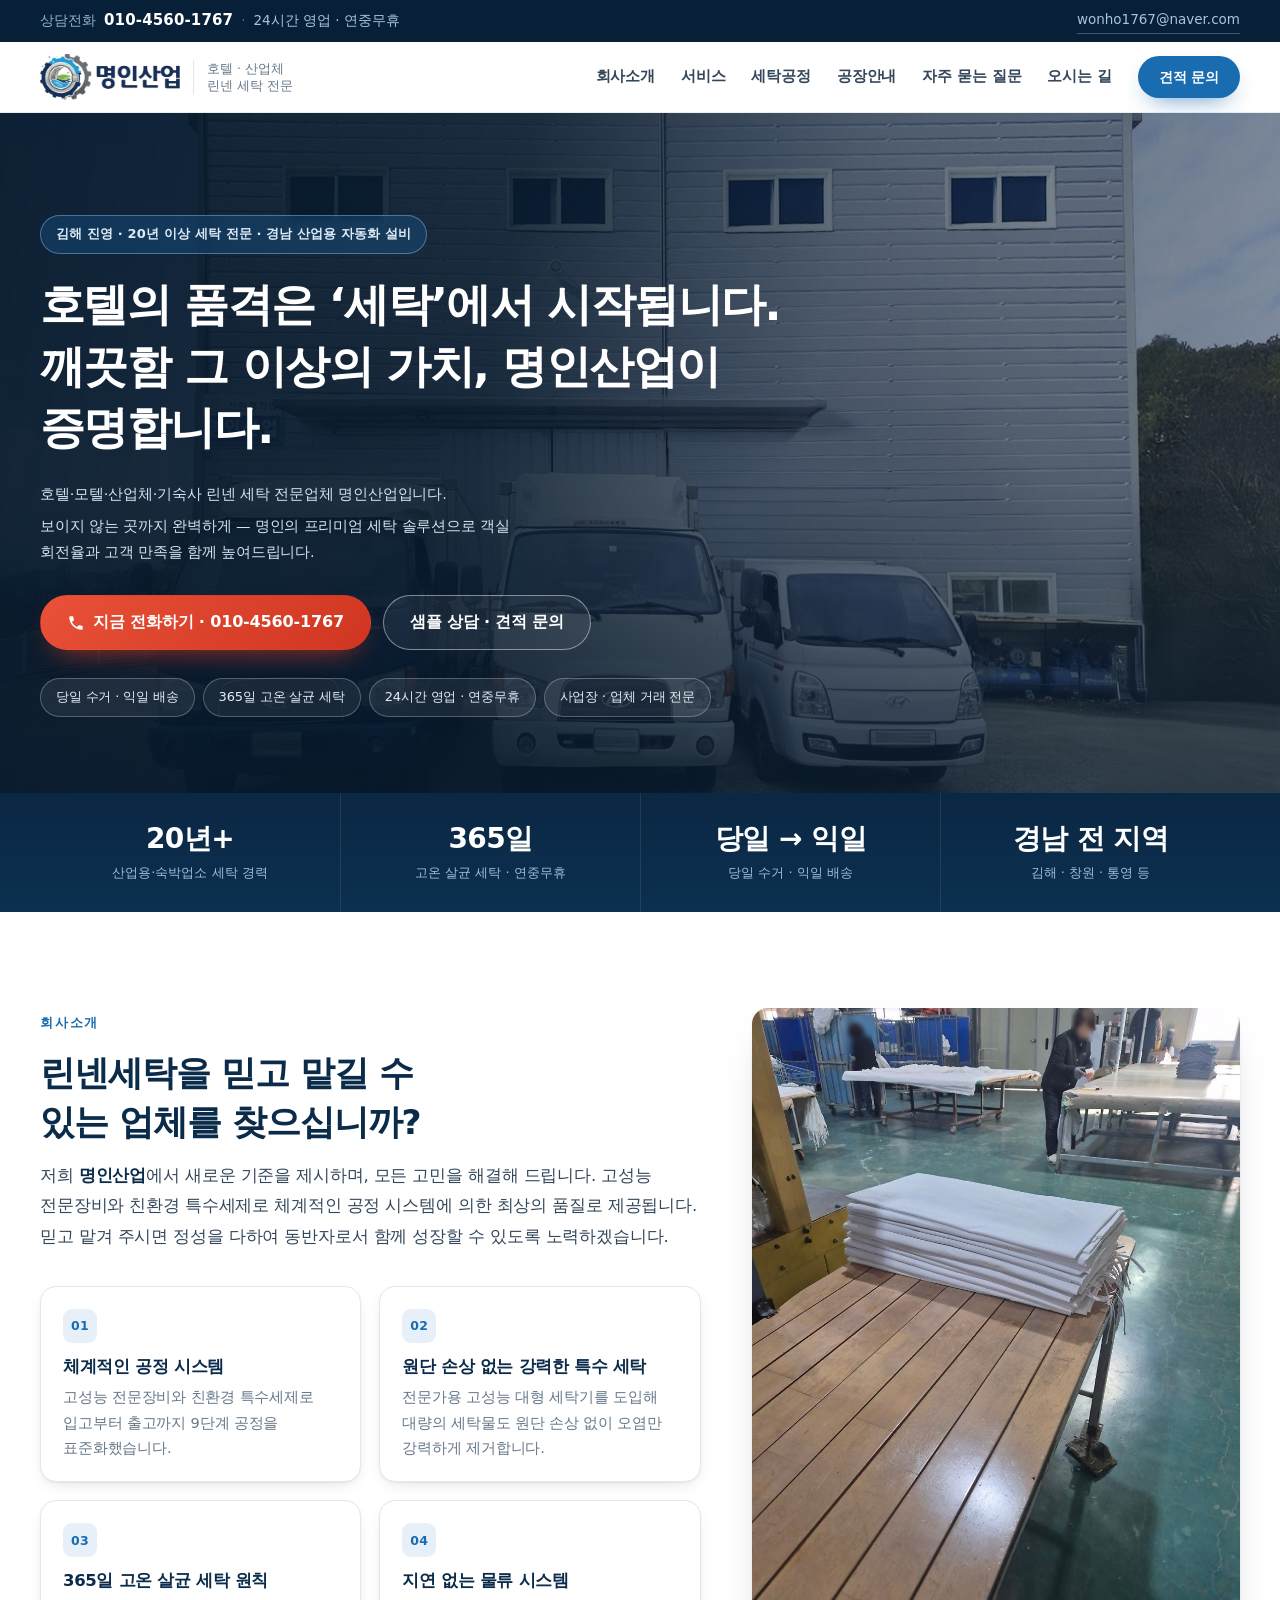
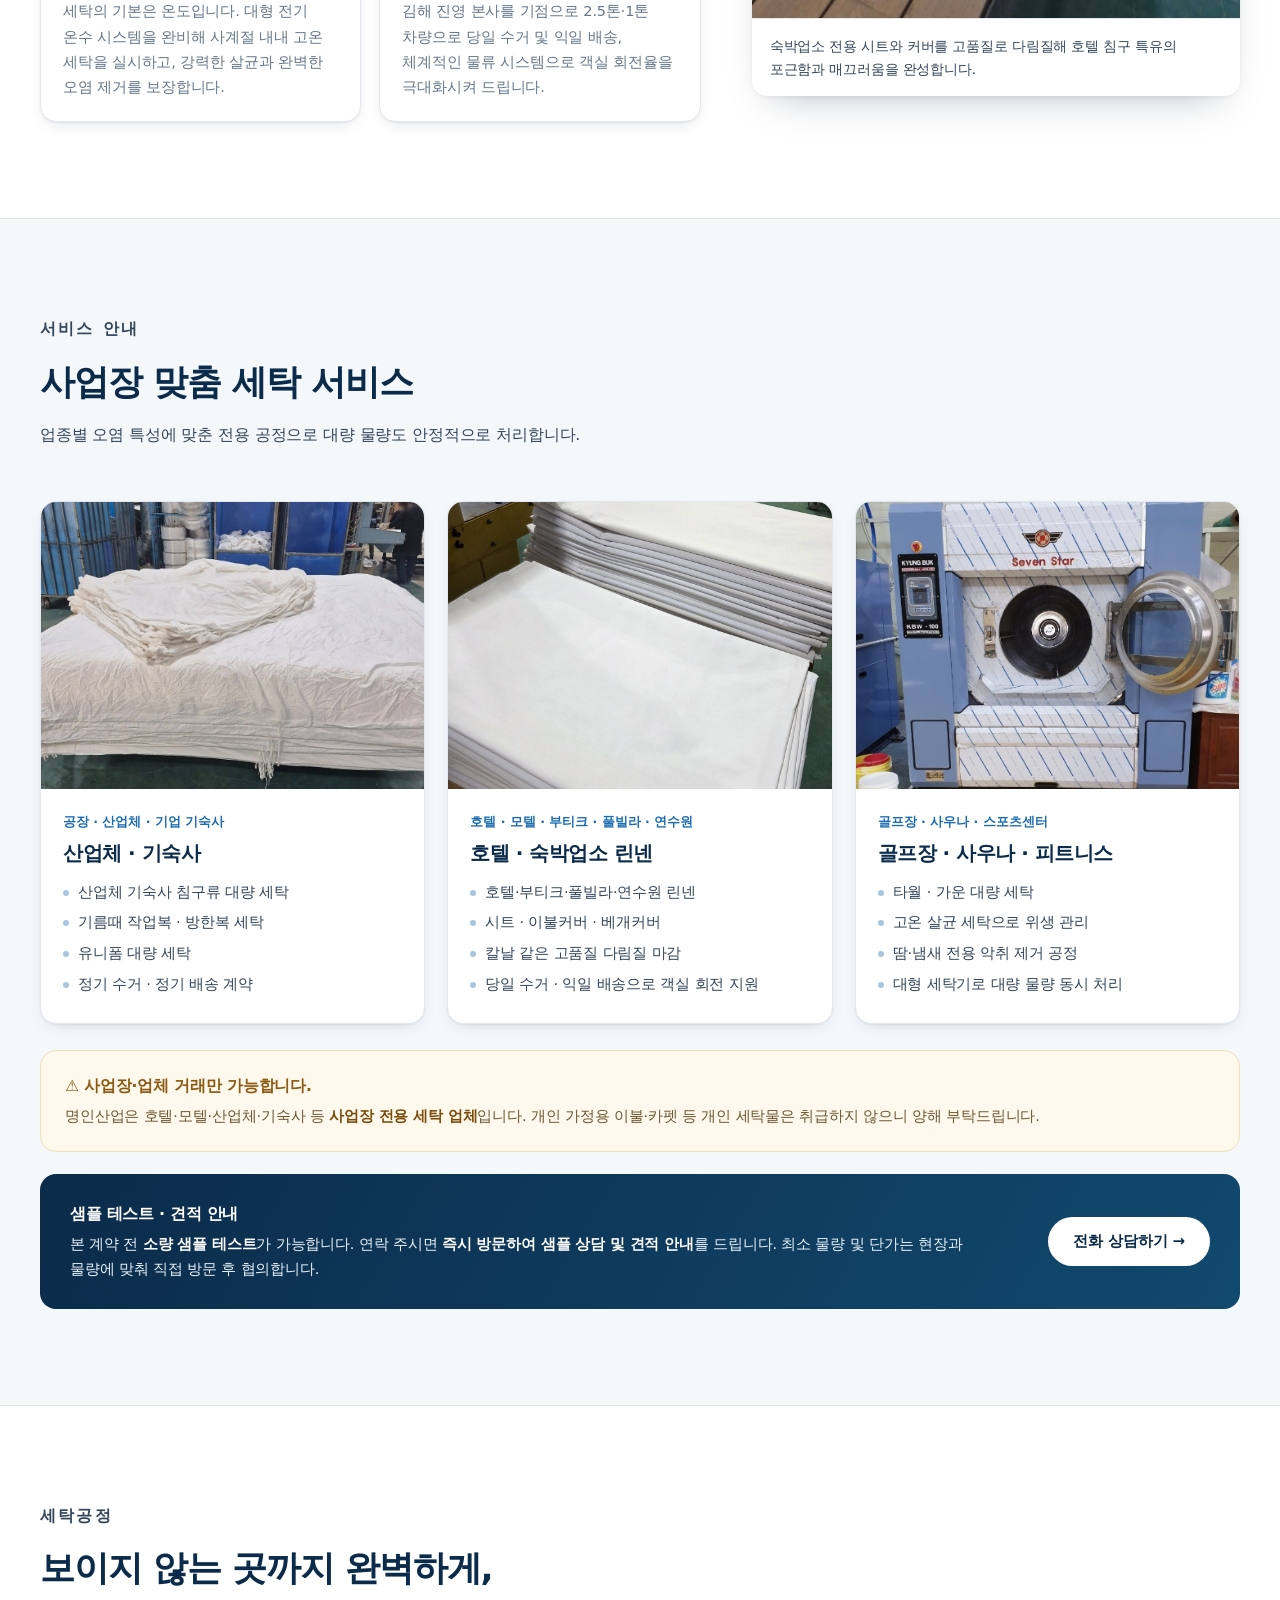
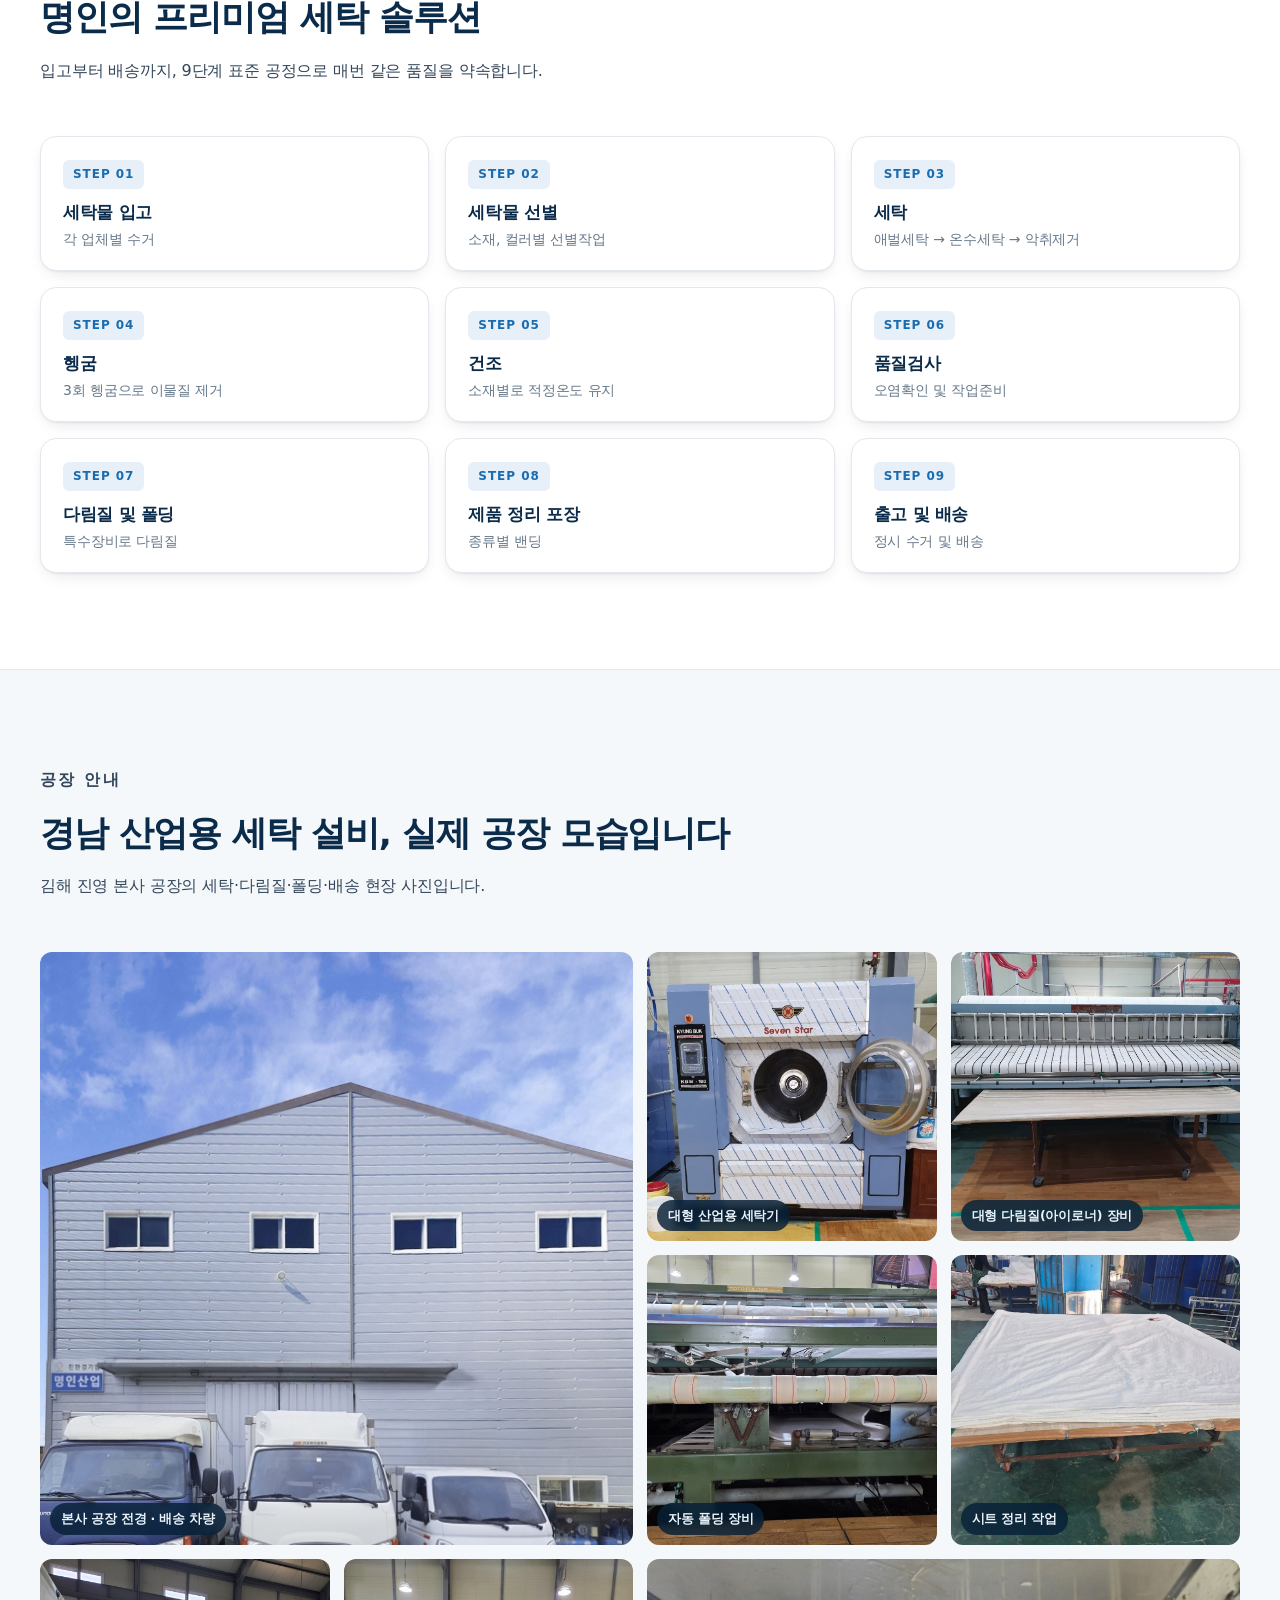
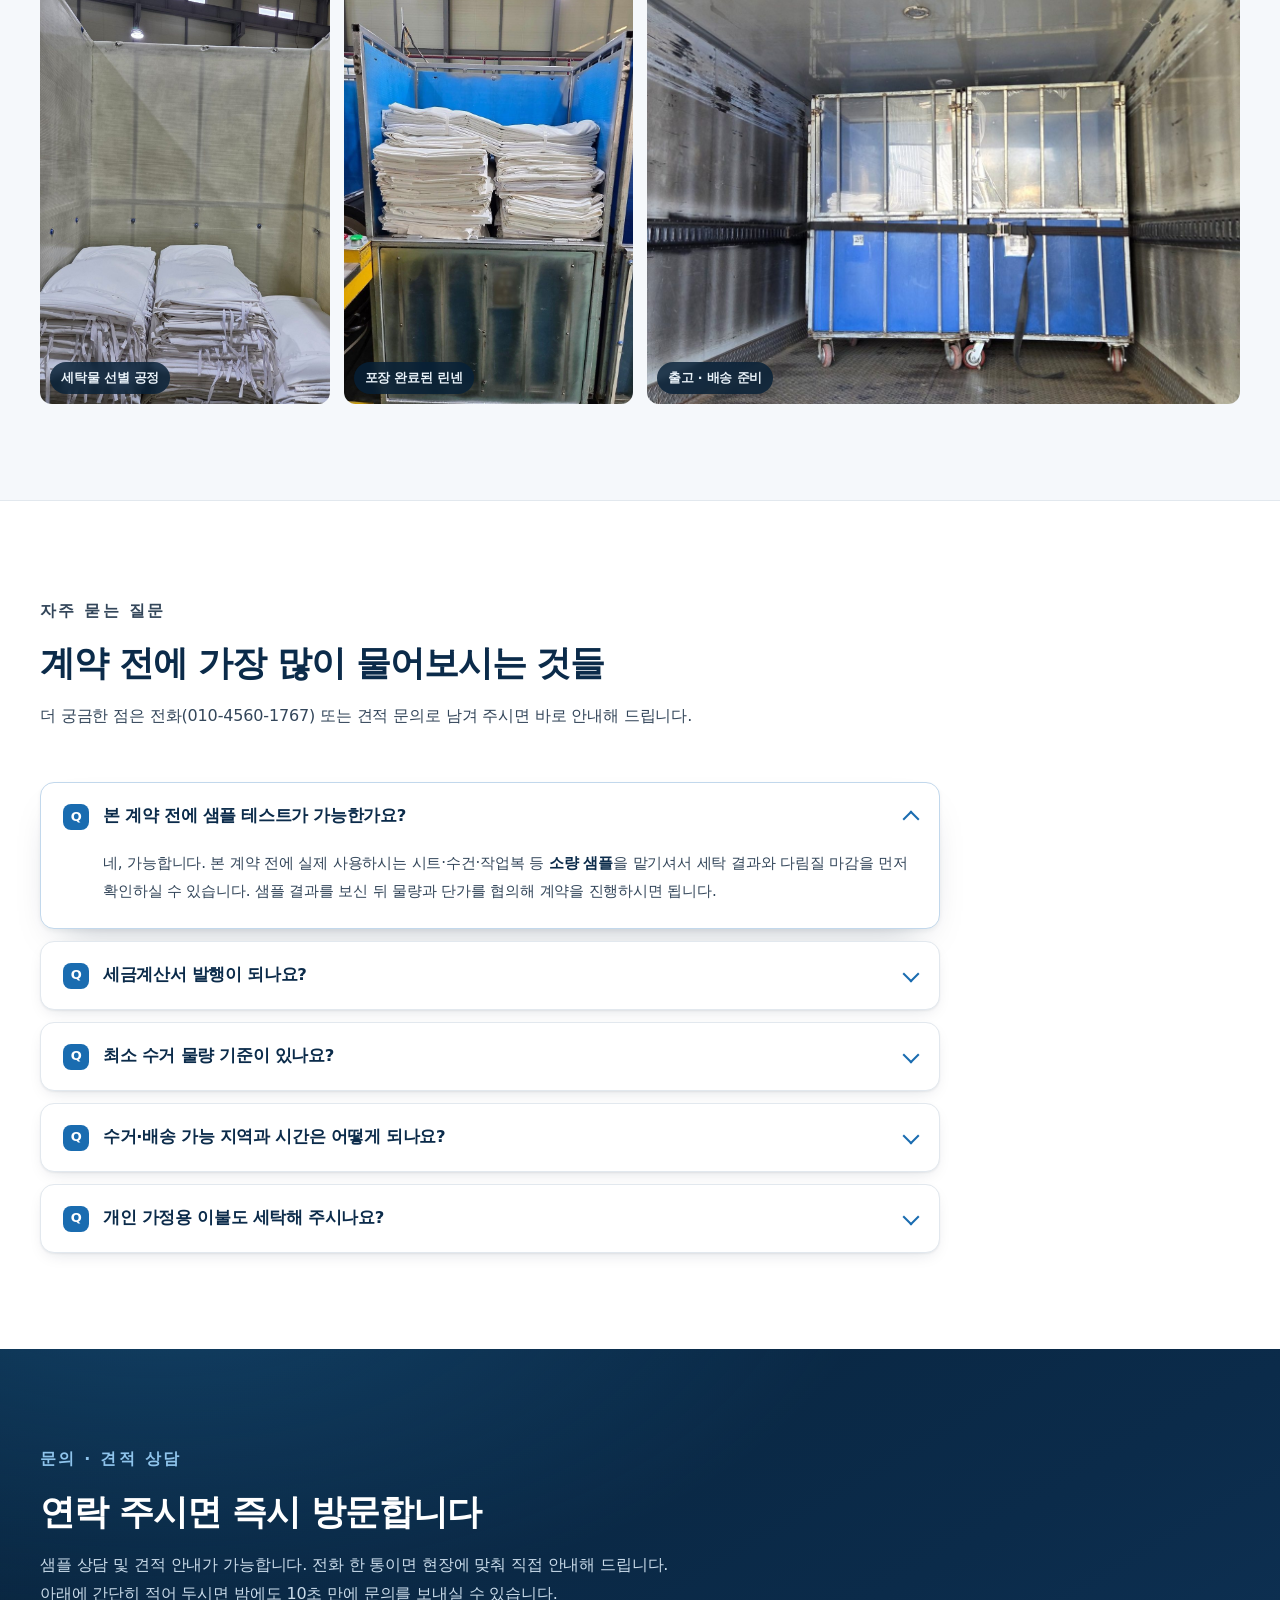
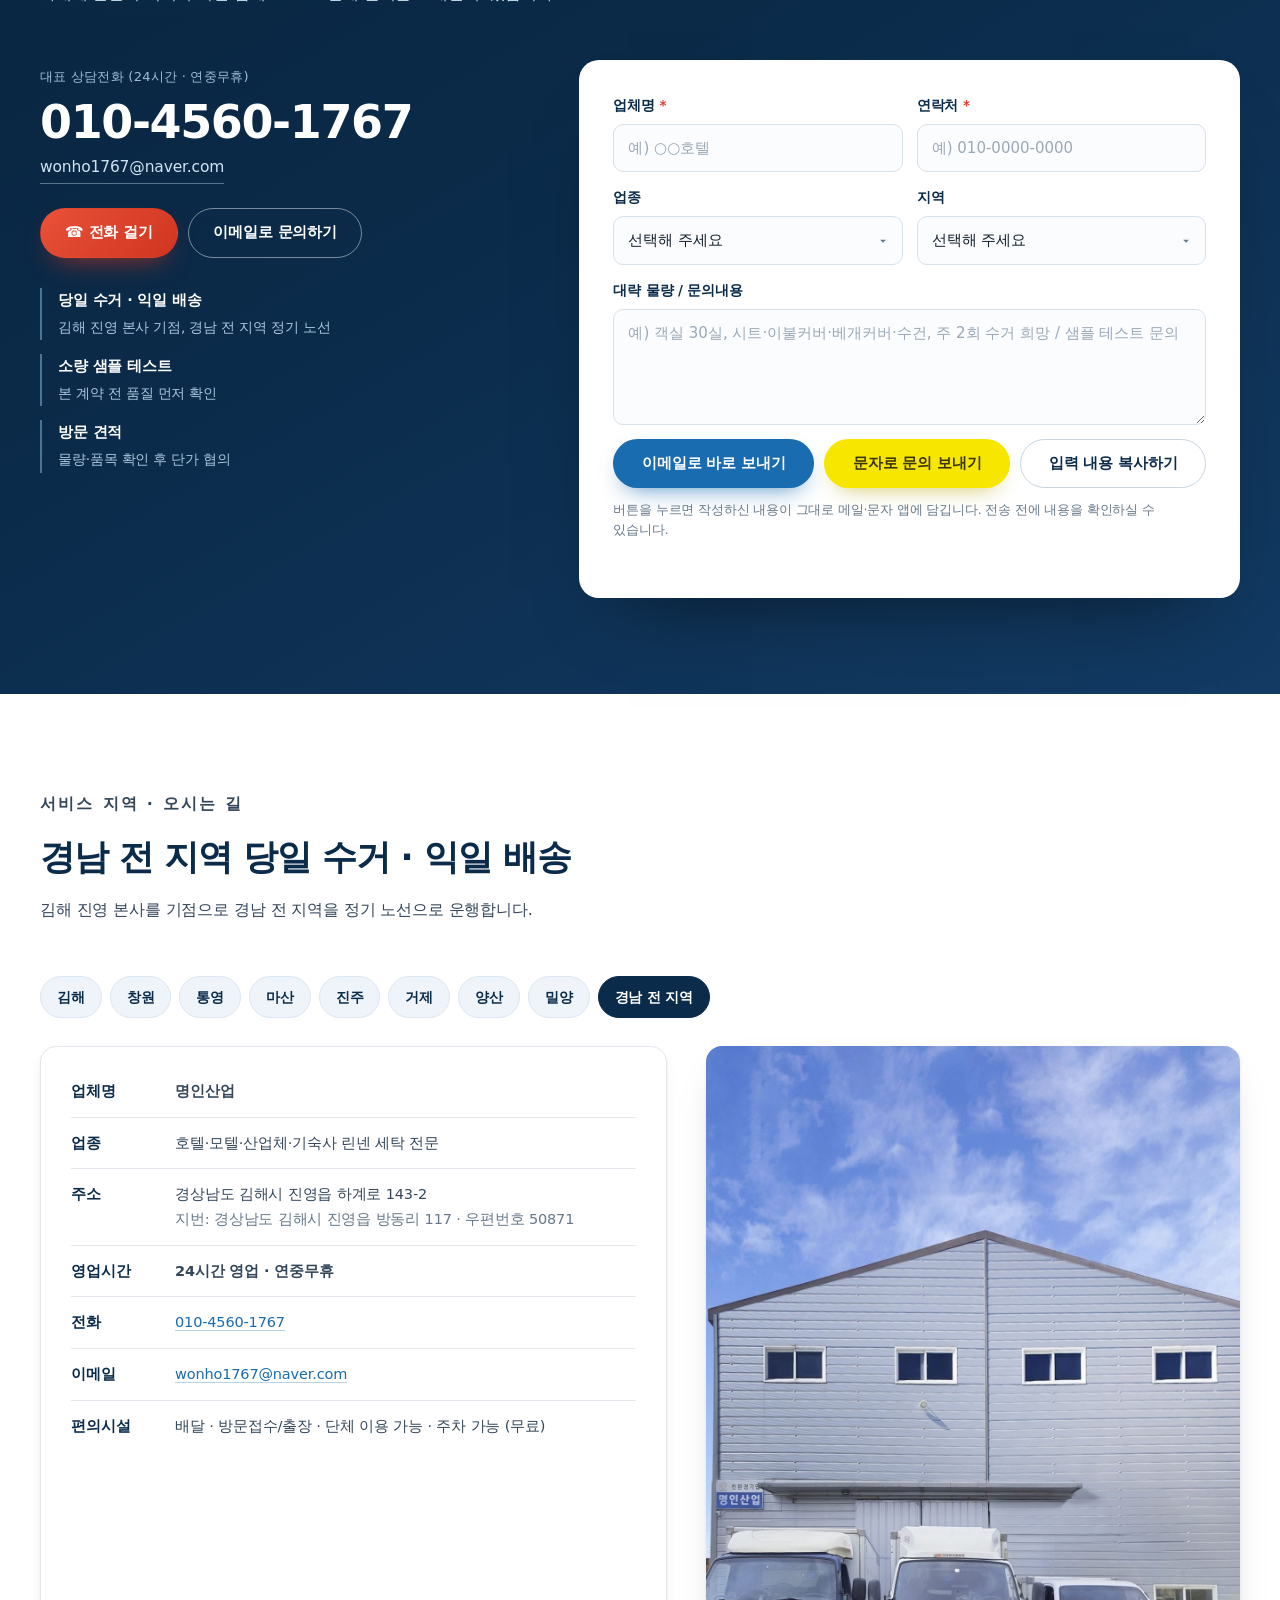
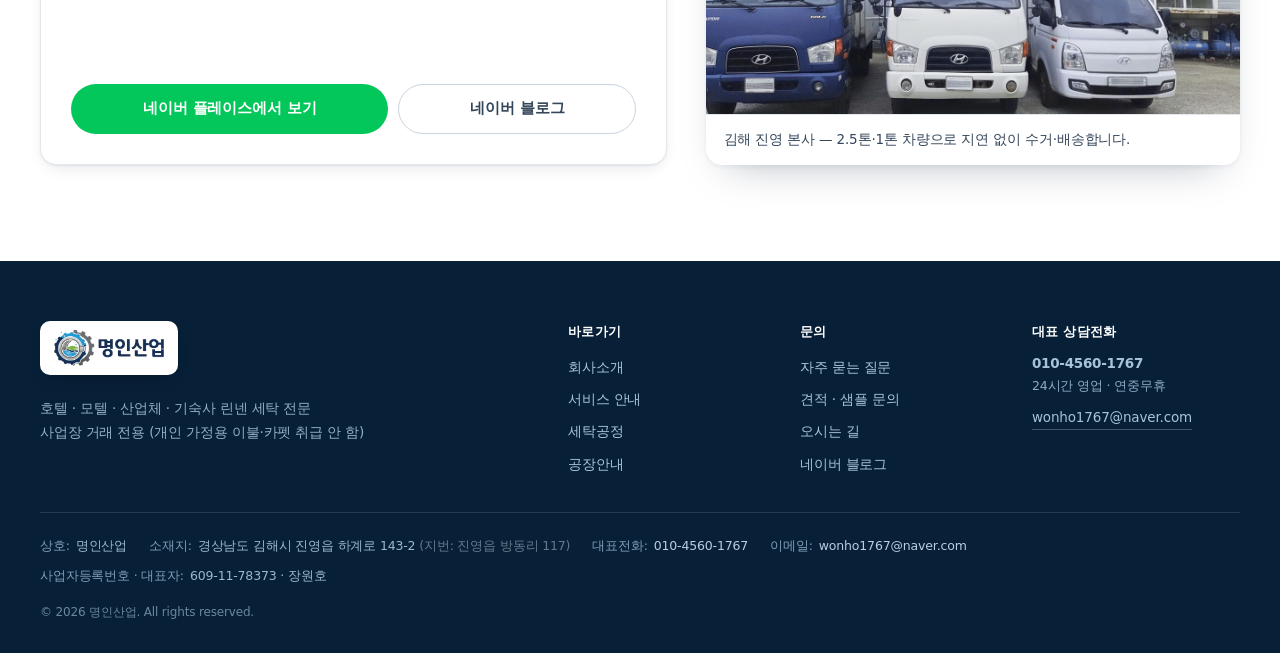
==== commit a8484d88: "Remove exaggerated '최대 규모' wording from homepage" ====
--- a/index.html
+++ b/index.html
@@ -8,6 +8,7 @@
 <meta name="keywords" content="김해세탁공장, 창원호텔세탁, 김해호텔세탁, 모텔세탁, 린넨세탁, 산업체기숙사세탁, 작업복세탁, 산업용세탁, 진영세탁, 명인산업">
 <meta name="author" content="명인산업">
 <meta name="robots" content="index,follow">
+<meta name="naver-site-verification" content="046d39ad77307b5f69a470a8254ea5357823082d">
 <link rel="canonical" href="https://miwash.kr/">
 <meta name="theme-color" content="#0b2b4a">
 
@@ -110,7 +111,7 @@
     <img src="assets/hero-factory.jpg" alt="명인산업 김해 진영 본사 공장 전경과 2.5톤·1톤 배송 트럭 3대" width="1920" height="1080" fetchpriority="high">
   </div>
   <div class="container hero-inner">
-    <p class="hero-badge">김해 진영 · 20년 이상 세탁 전문 · 경남 최대 규모 설비</p>
+    <p class="hero-badge">김해 진영 · 20년 이상 세탁 전문 · 경남 산업용 자동화 설비</p>
     <h1>호텔의 품격은 ‘세탁’에서 시작됩니다.<br class="pc-br"> 깨끗함 그 이상의 가치, 명인산업이 증명합니다.</h1>
     <p class="lead">호텔·모텔·산업체·기숙사 린넨 세탁 전문업체 명인산업입니다.</p>
     <p class="lead">보이지 않는 곳까지 완벽하게 — 명인의 프리미엄 세탁 솔루션으로 객실 회전율과 고객 만족을 함께 높여드립니다.</p>
@@ -281,7 +282,7 @@
   <div class="container">
     <header class="section-head">
       <p class="eyebrow">공장 안내</p>
-      <h2>경남 지역 최대 규모 설비, 실제 공장 모습입니다</h2>
+      <h2>경남 산업용 세탁 설비, 실제 공장 모습입니다</h2>
       <p>김해 진영 본사 공장의 세탁·다림질·폴딩·배송 현장 사진입니다.</p>
     </header>
 
@@ -491,7 +492,7 @@
           </tbody>
         </table>
         <div class="location-actions">
-          <a class="btn btn-naver" href="https://map.naver.com/p/entry/place/3292283" target="_blank" rel="noopener">네이버 플레이스에서 보기</a>
+          <a class="btn btn-naver" href="https://map.naver.com/p/entry/place/1078258781" target="_blank" rel="noopener">네이버 플레이스에서 보기</a>
           <a class="btn btn-blog" href="https://blog.naver.com/eorud1767" target="_blank" rel="noopener">네이버 블로그</a>
         </div>
       </div>
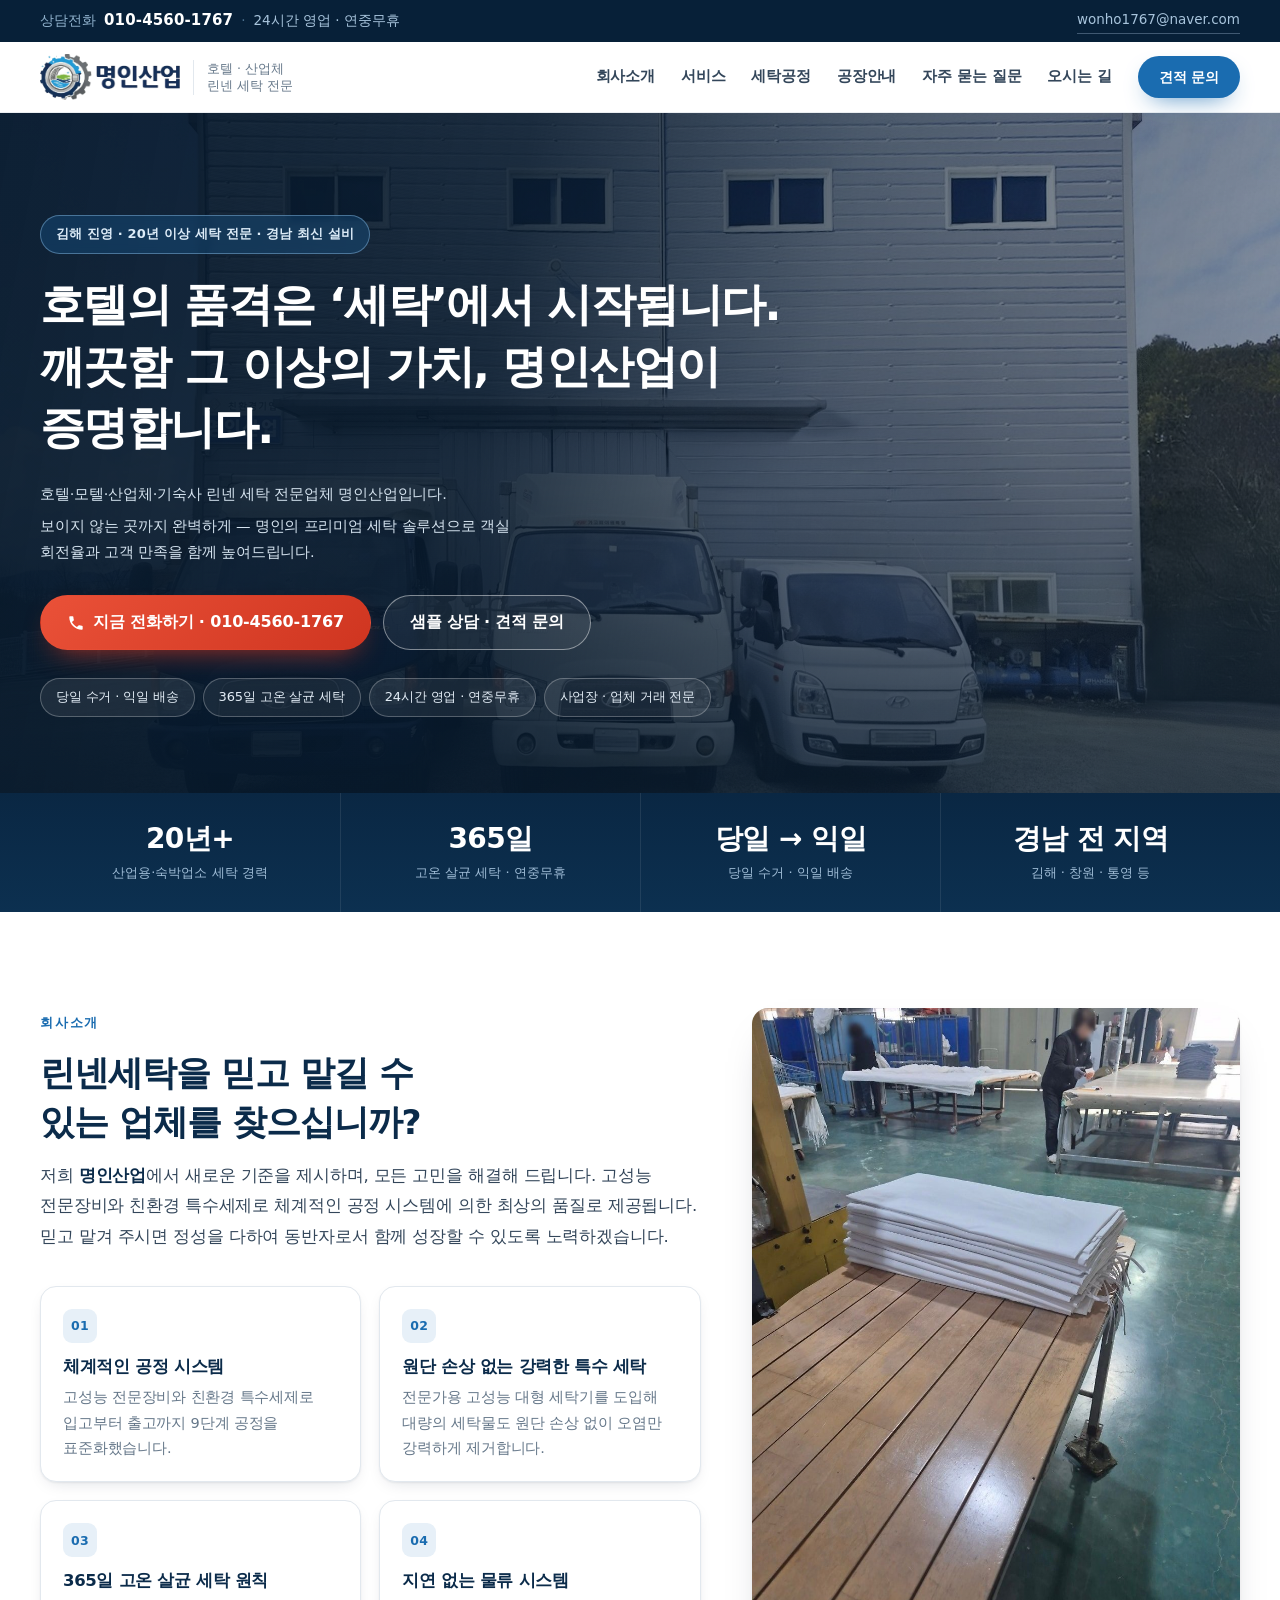
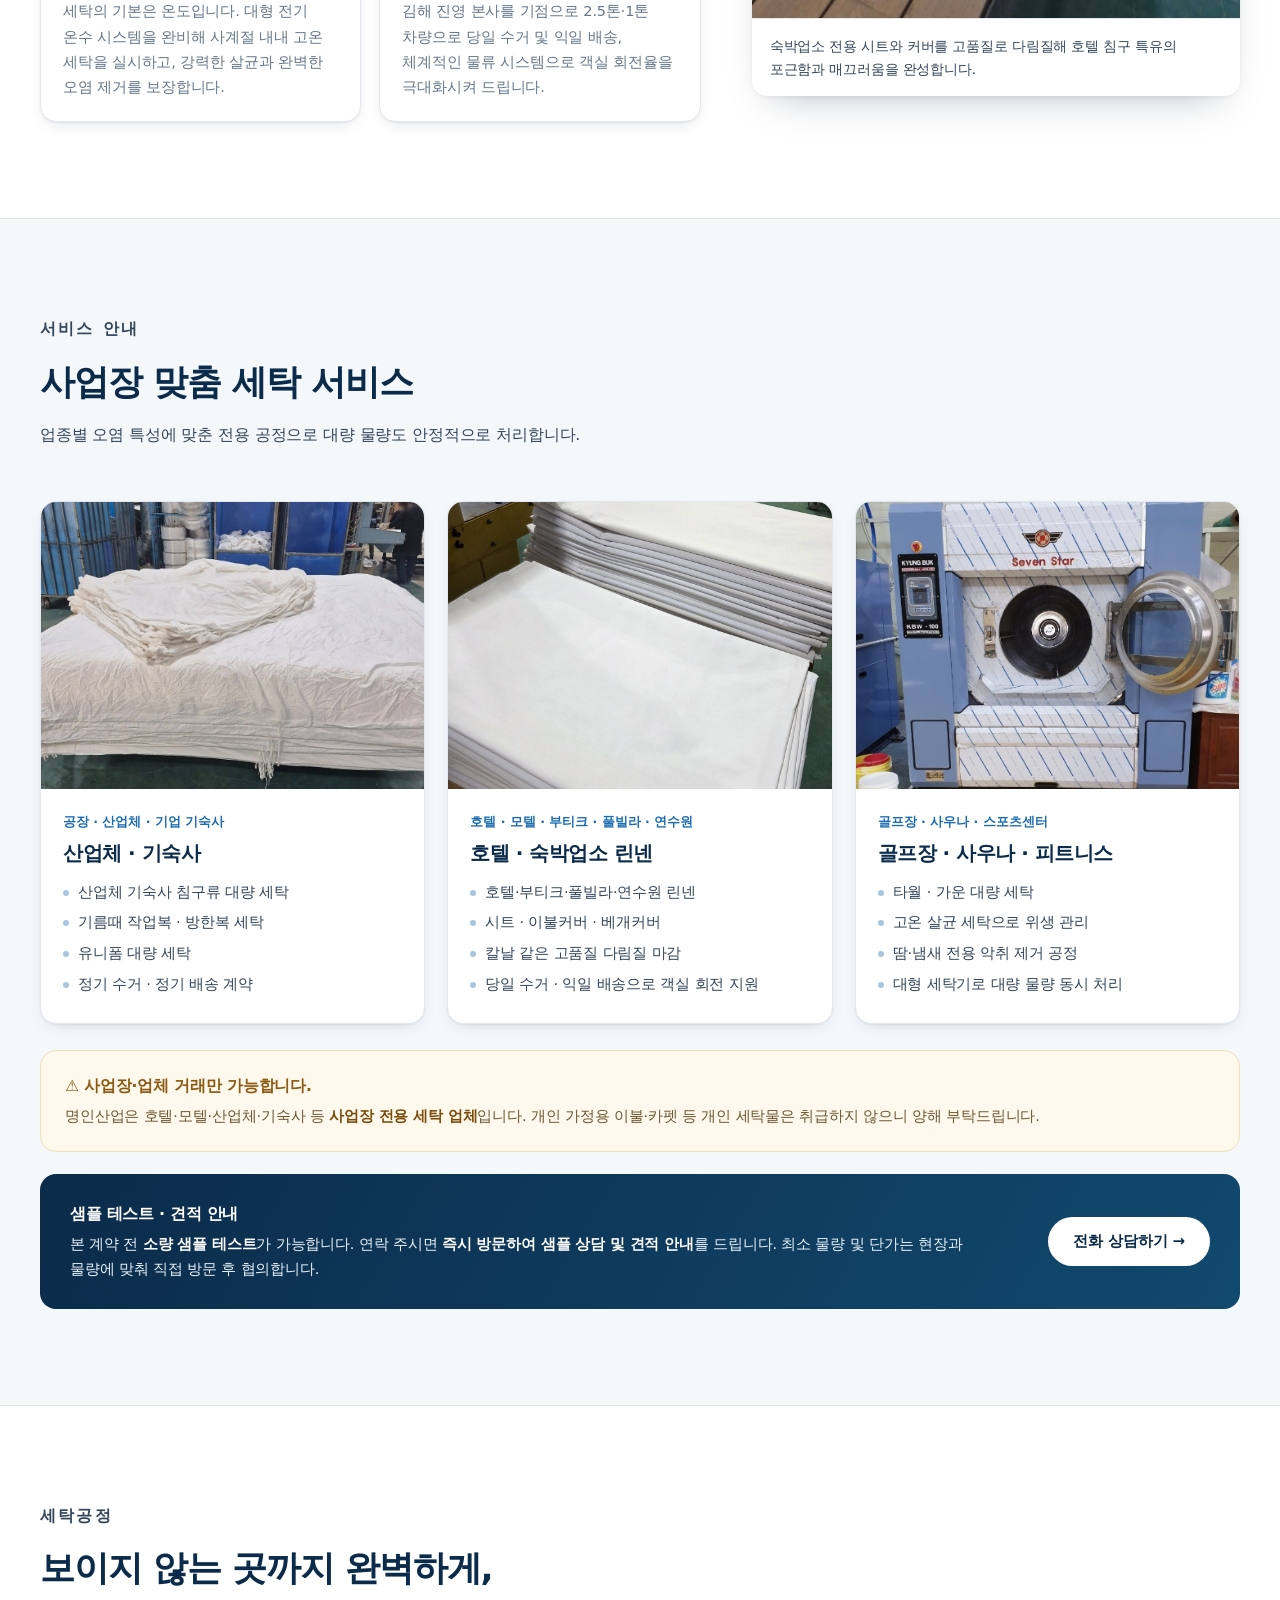
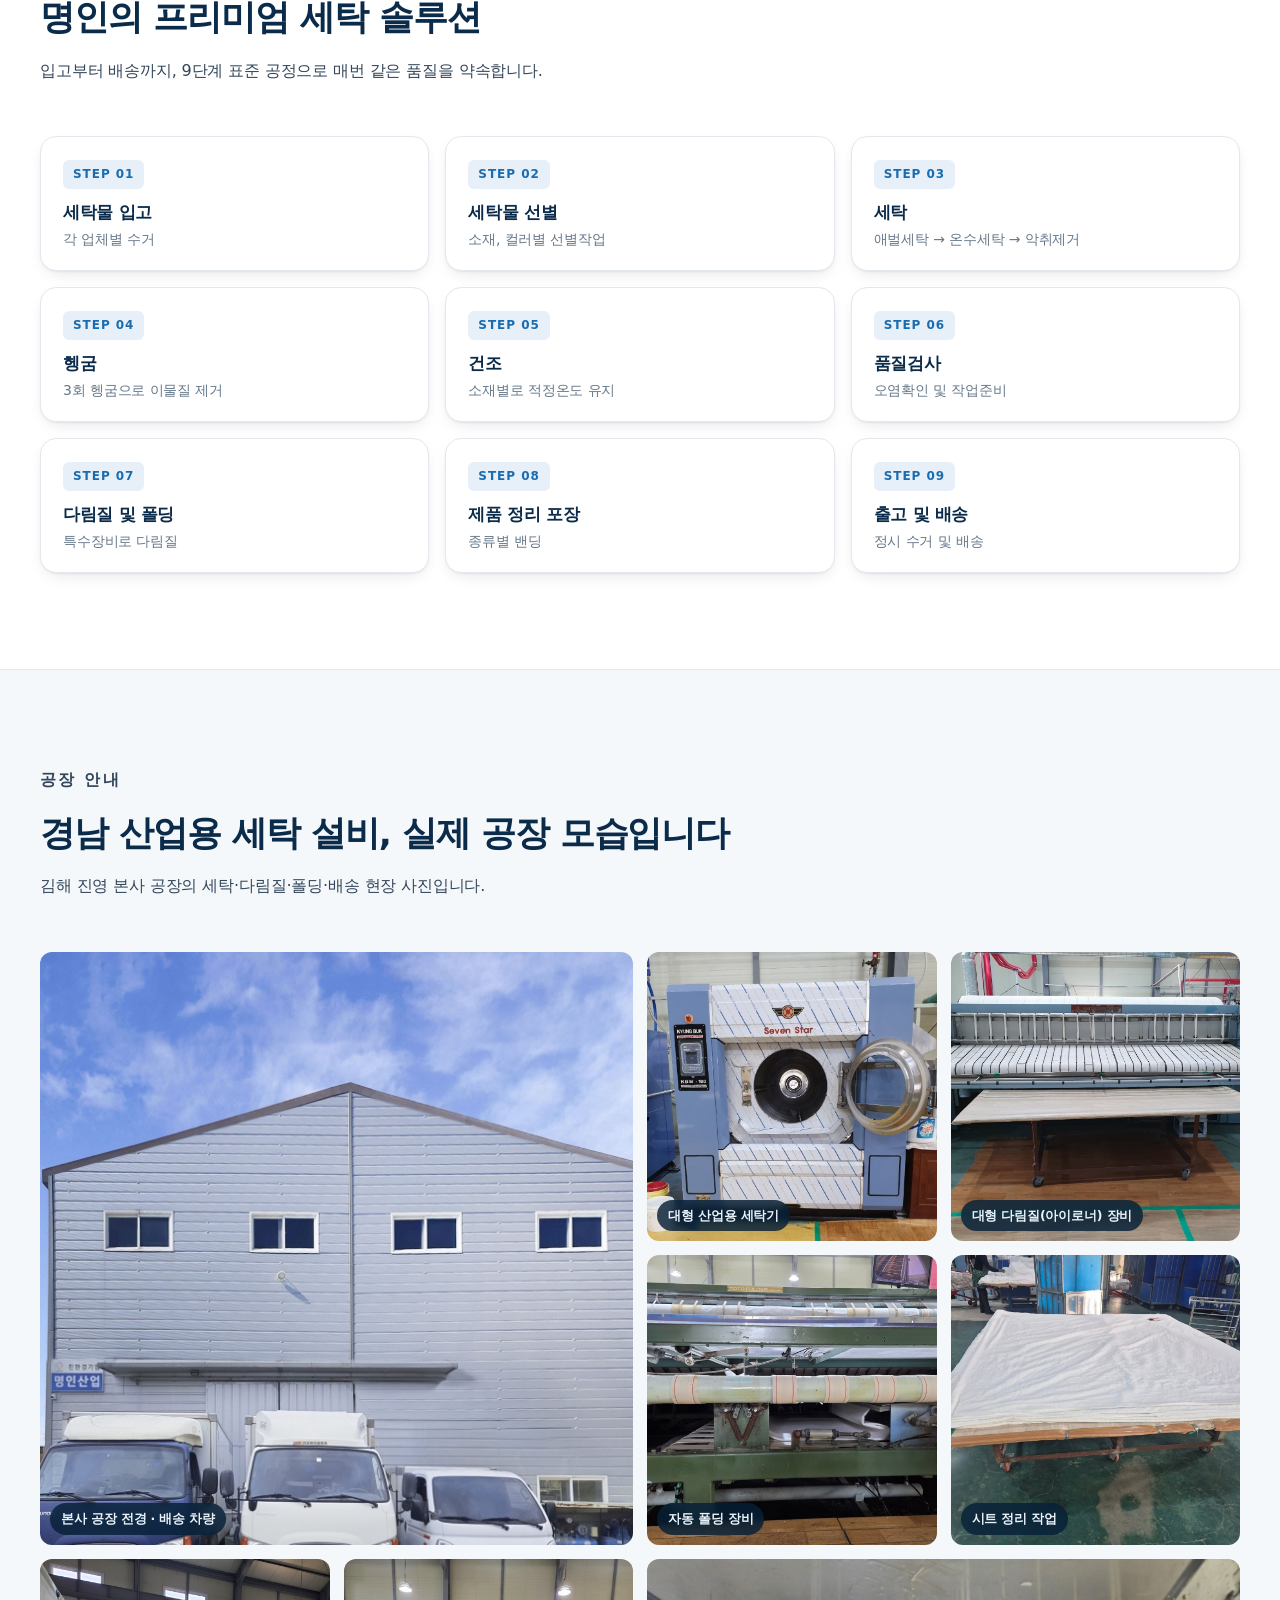
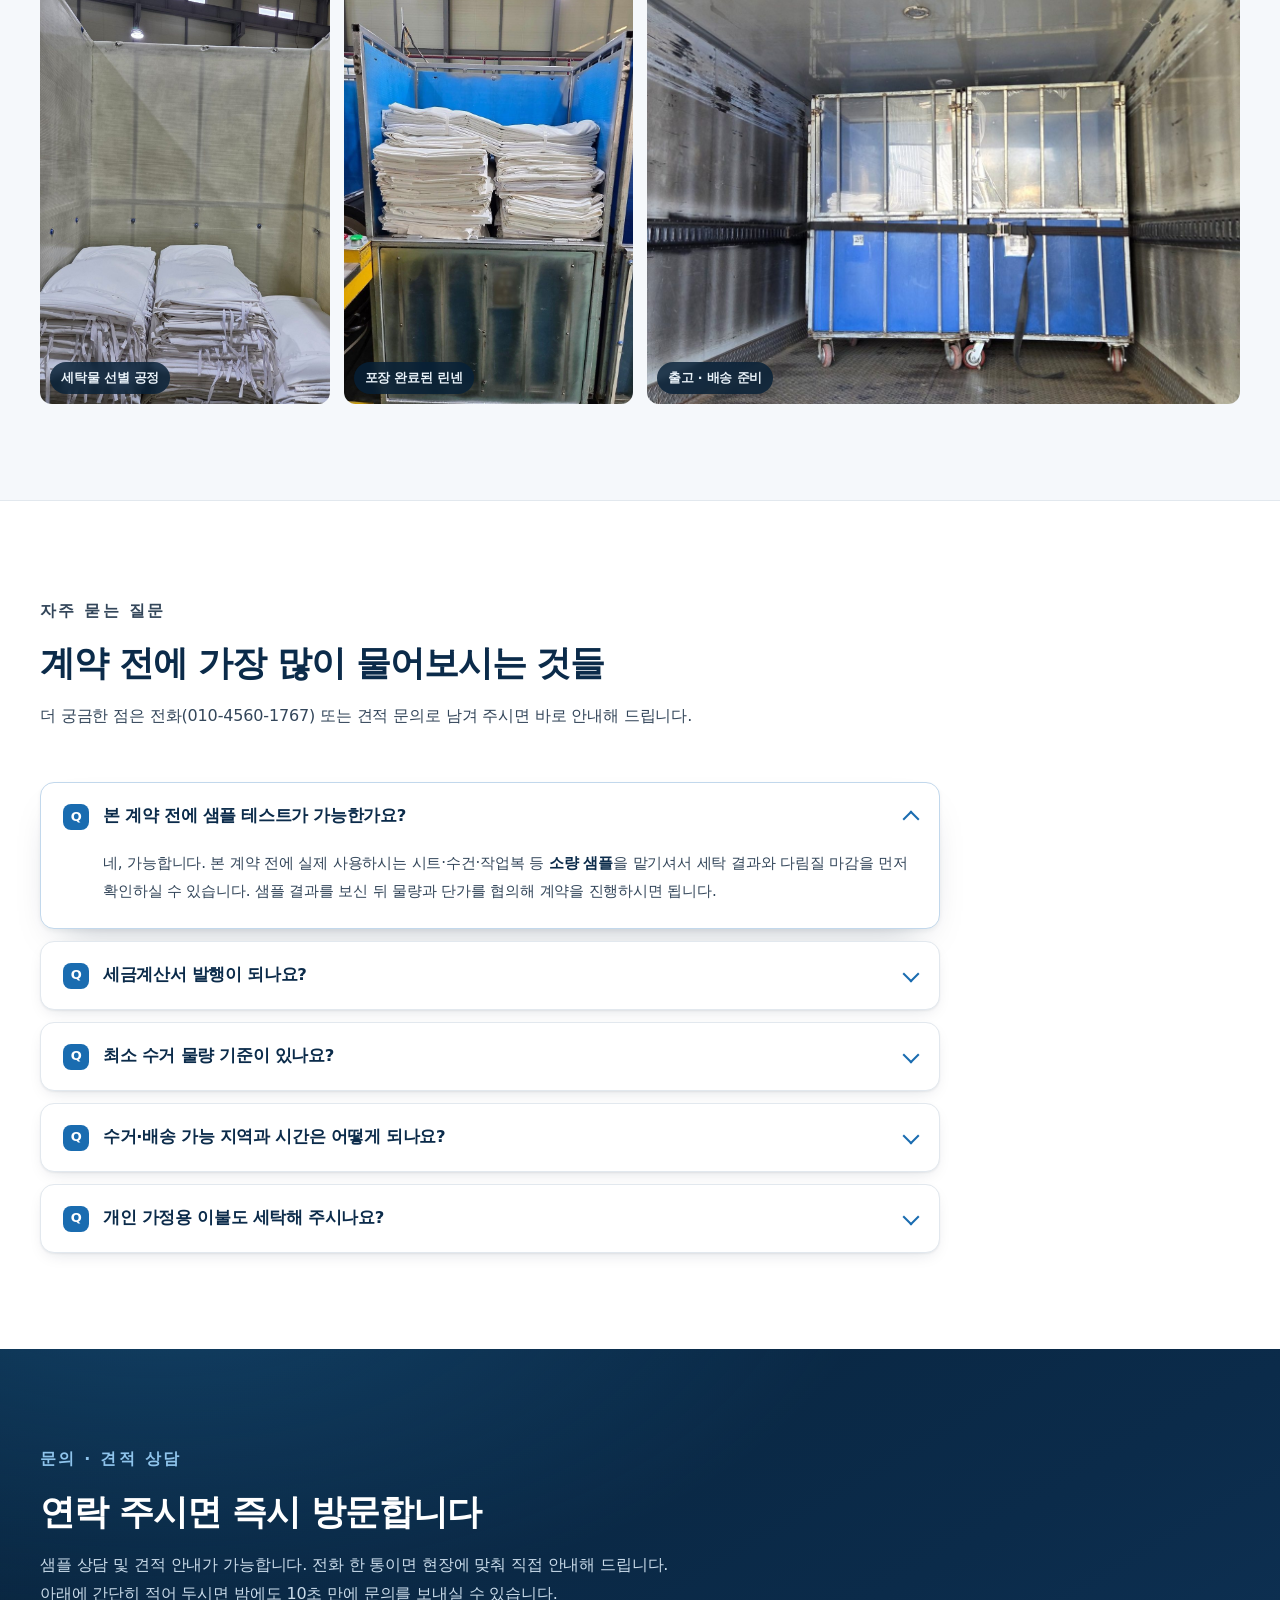
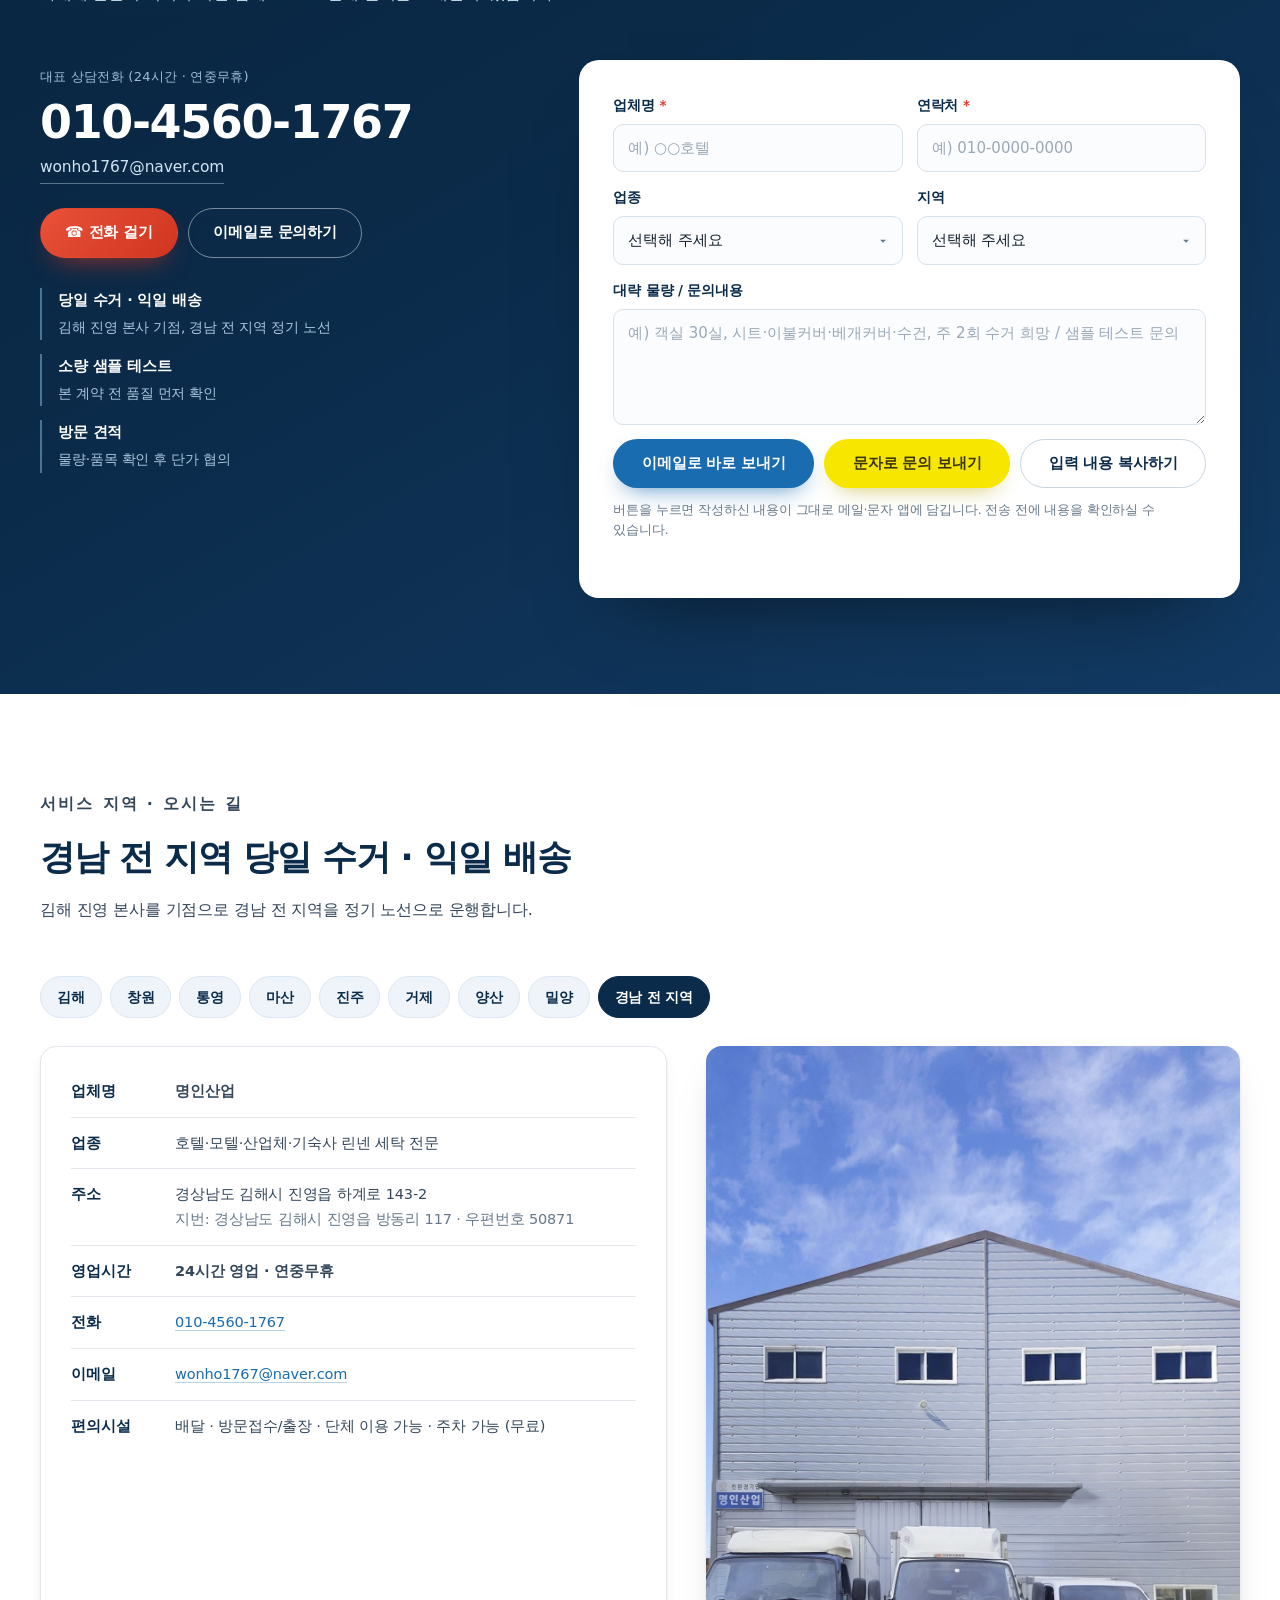
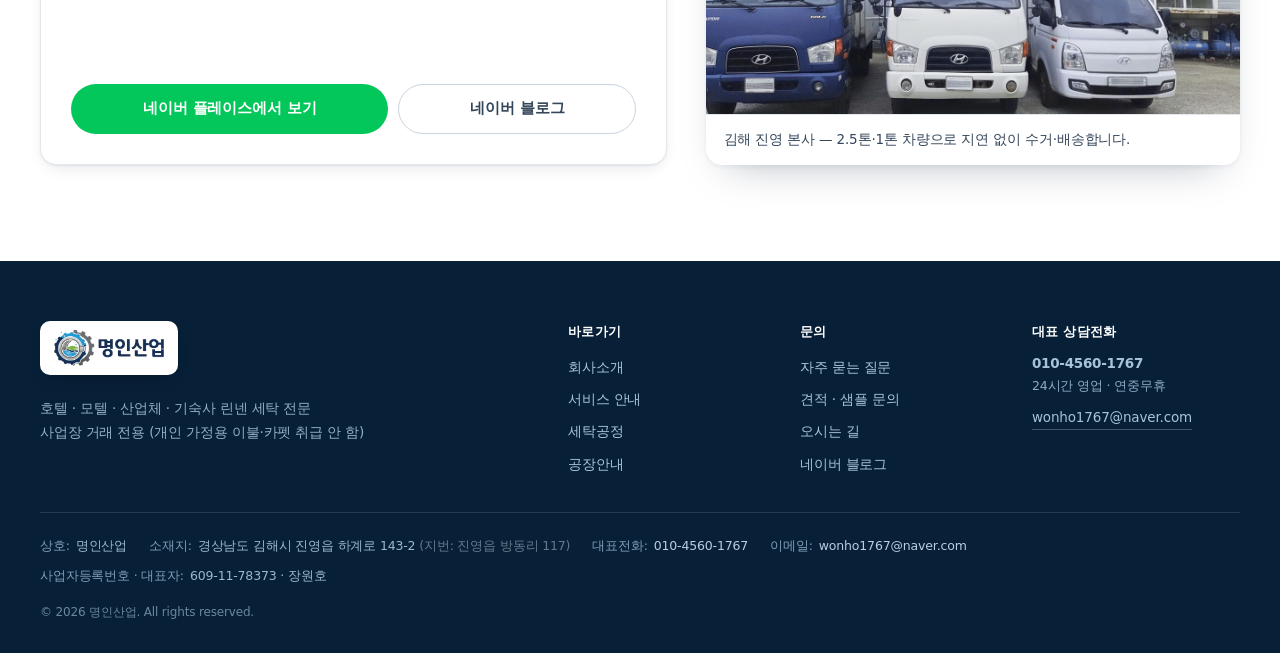
==== commit 2620553b: "Update hero badge wording to 경남 최신 설비" ====
--- a/index.html
+++ b/index.html
@@ -111,7 +111,7 @@
     <img src="assets/hero-factory.jpg" alt="명인산업 김해 진영 본사 공장 전경과 2.5톤·1톤 배송 트럭 3대" width="1920" height="1080" fetchpriority="high">
   </div>
   <div class="container hero-inner">
-    <p class="hero-badge">김해 진영 · 20년 이상 세탁 전문 · 경남 산업용 자동화 설비</p>
+    <p class="hero-badge">김해 진영 · 20년 이상 세탁 전문 · 경남 최신 설비</p>
     <h1>호텔의 품격은 ‘세탁’에서 시작됩니다.<br class="pc-br"> 깨끗함 그 이상의 가치, 명인산업이 증명합니다.</h1>
     <p class="lead">호텔·모텔·산업체·기숙사 린넨 세탁 전문업체 명인산업입니다.</p>
     <p class="lead">보이지 않는 곳까지 완벽하게 — 명인의 프리미엄 세탁 솔루션으로 객실 회전율과 고객 만족을 함께 높여드립니다.</p>
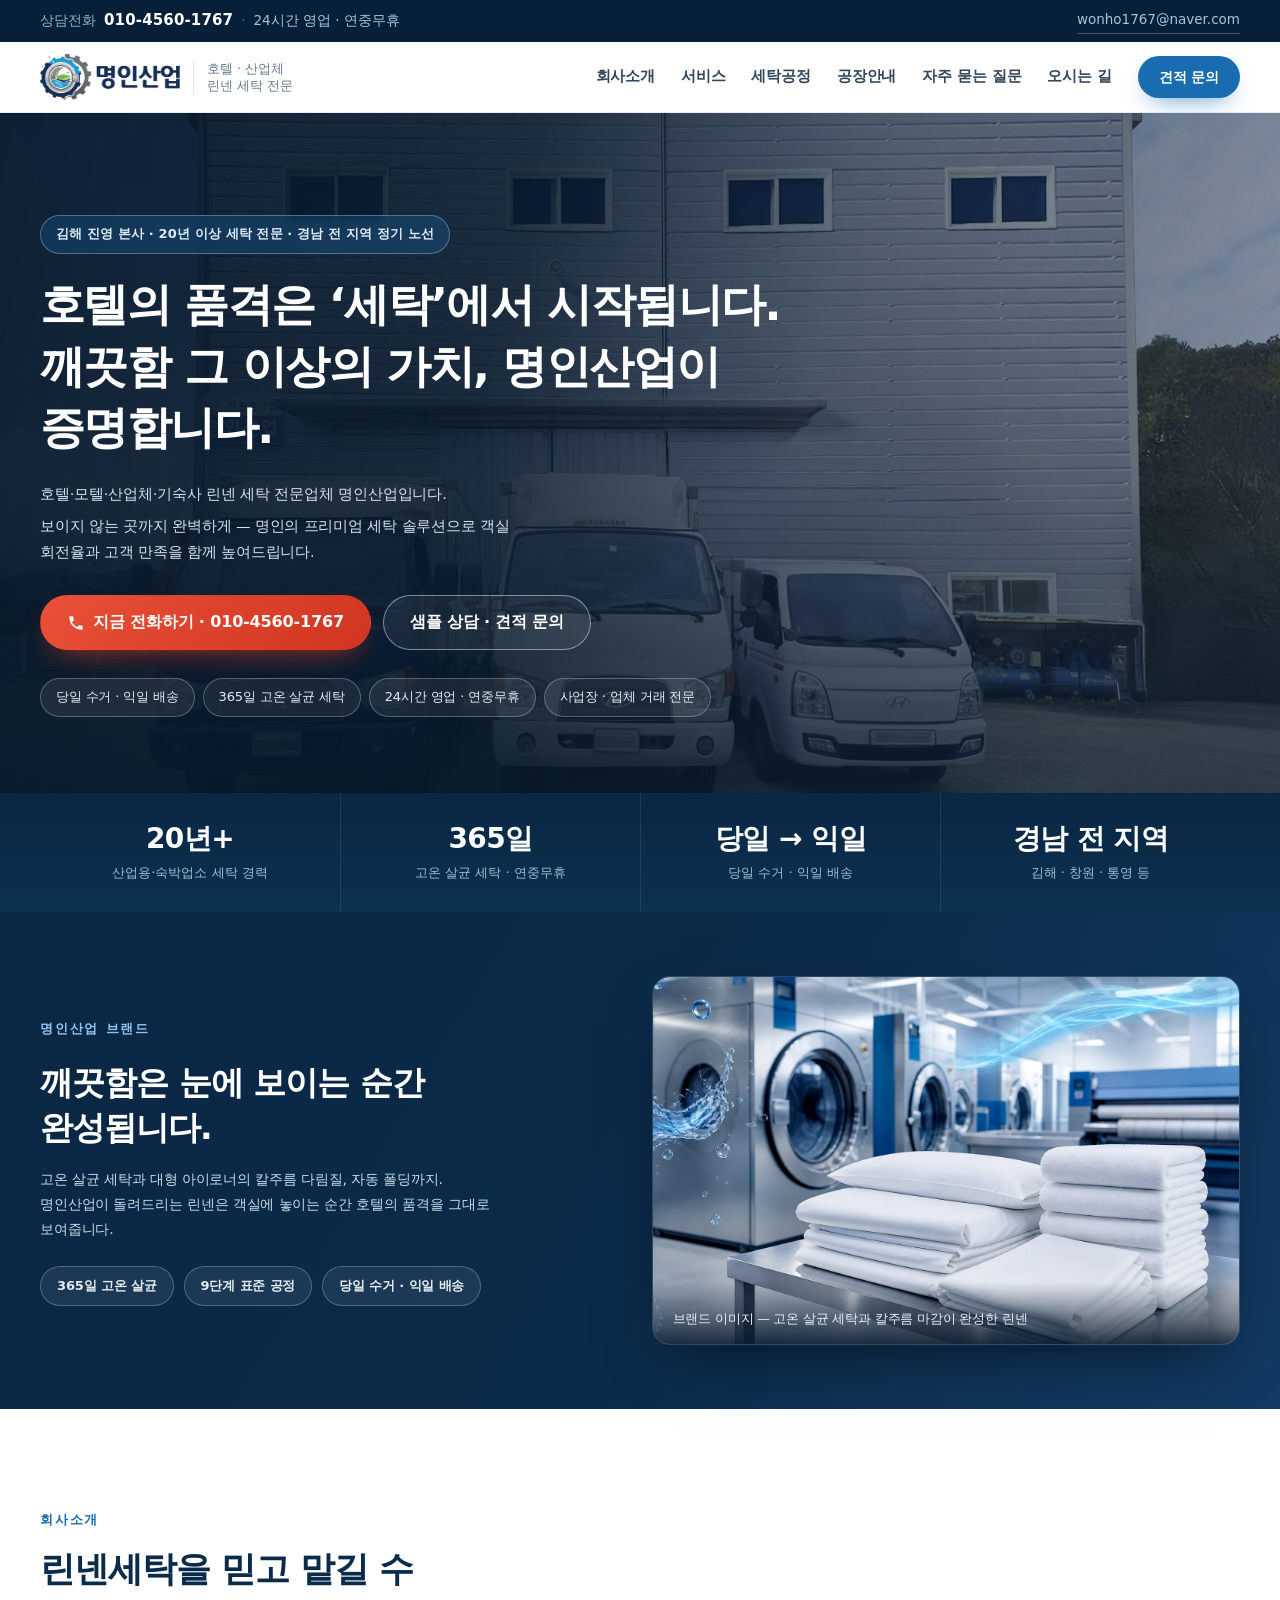
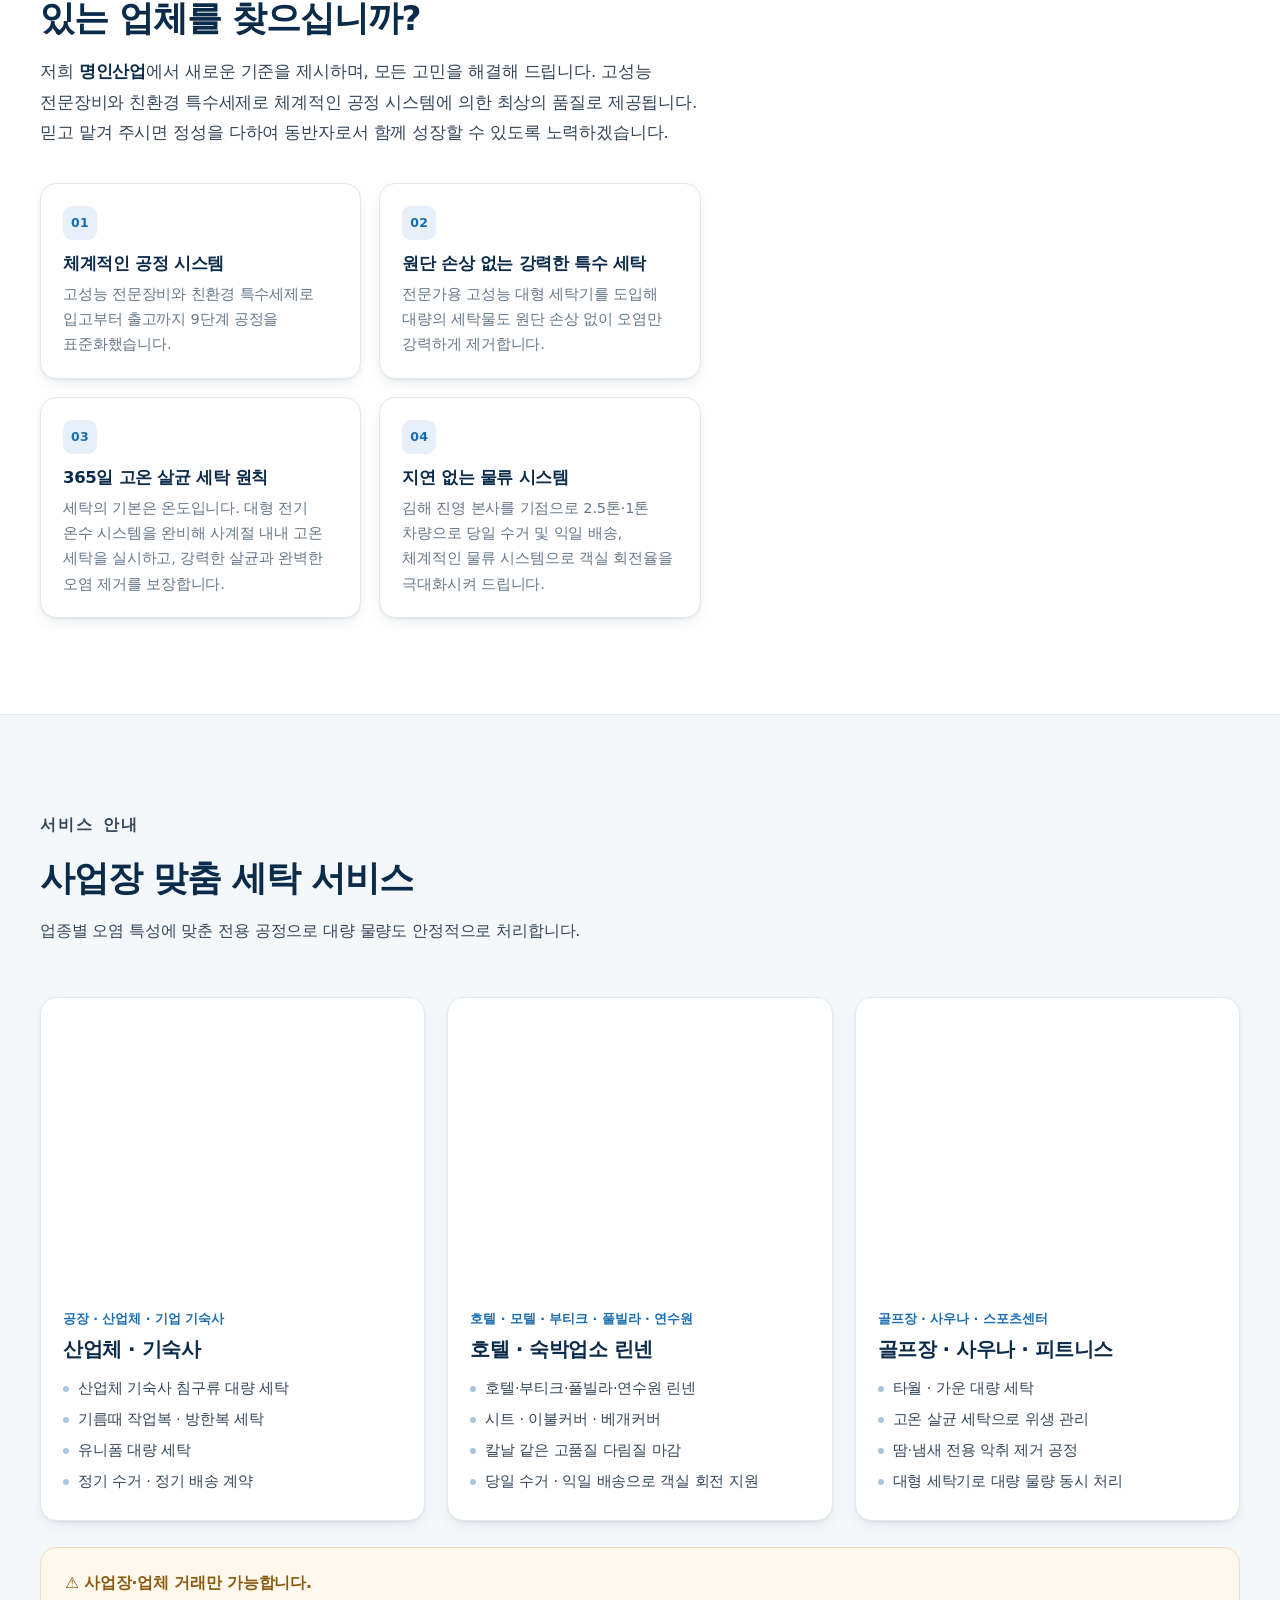
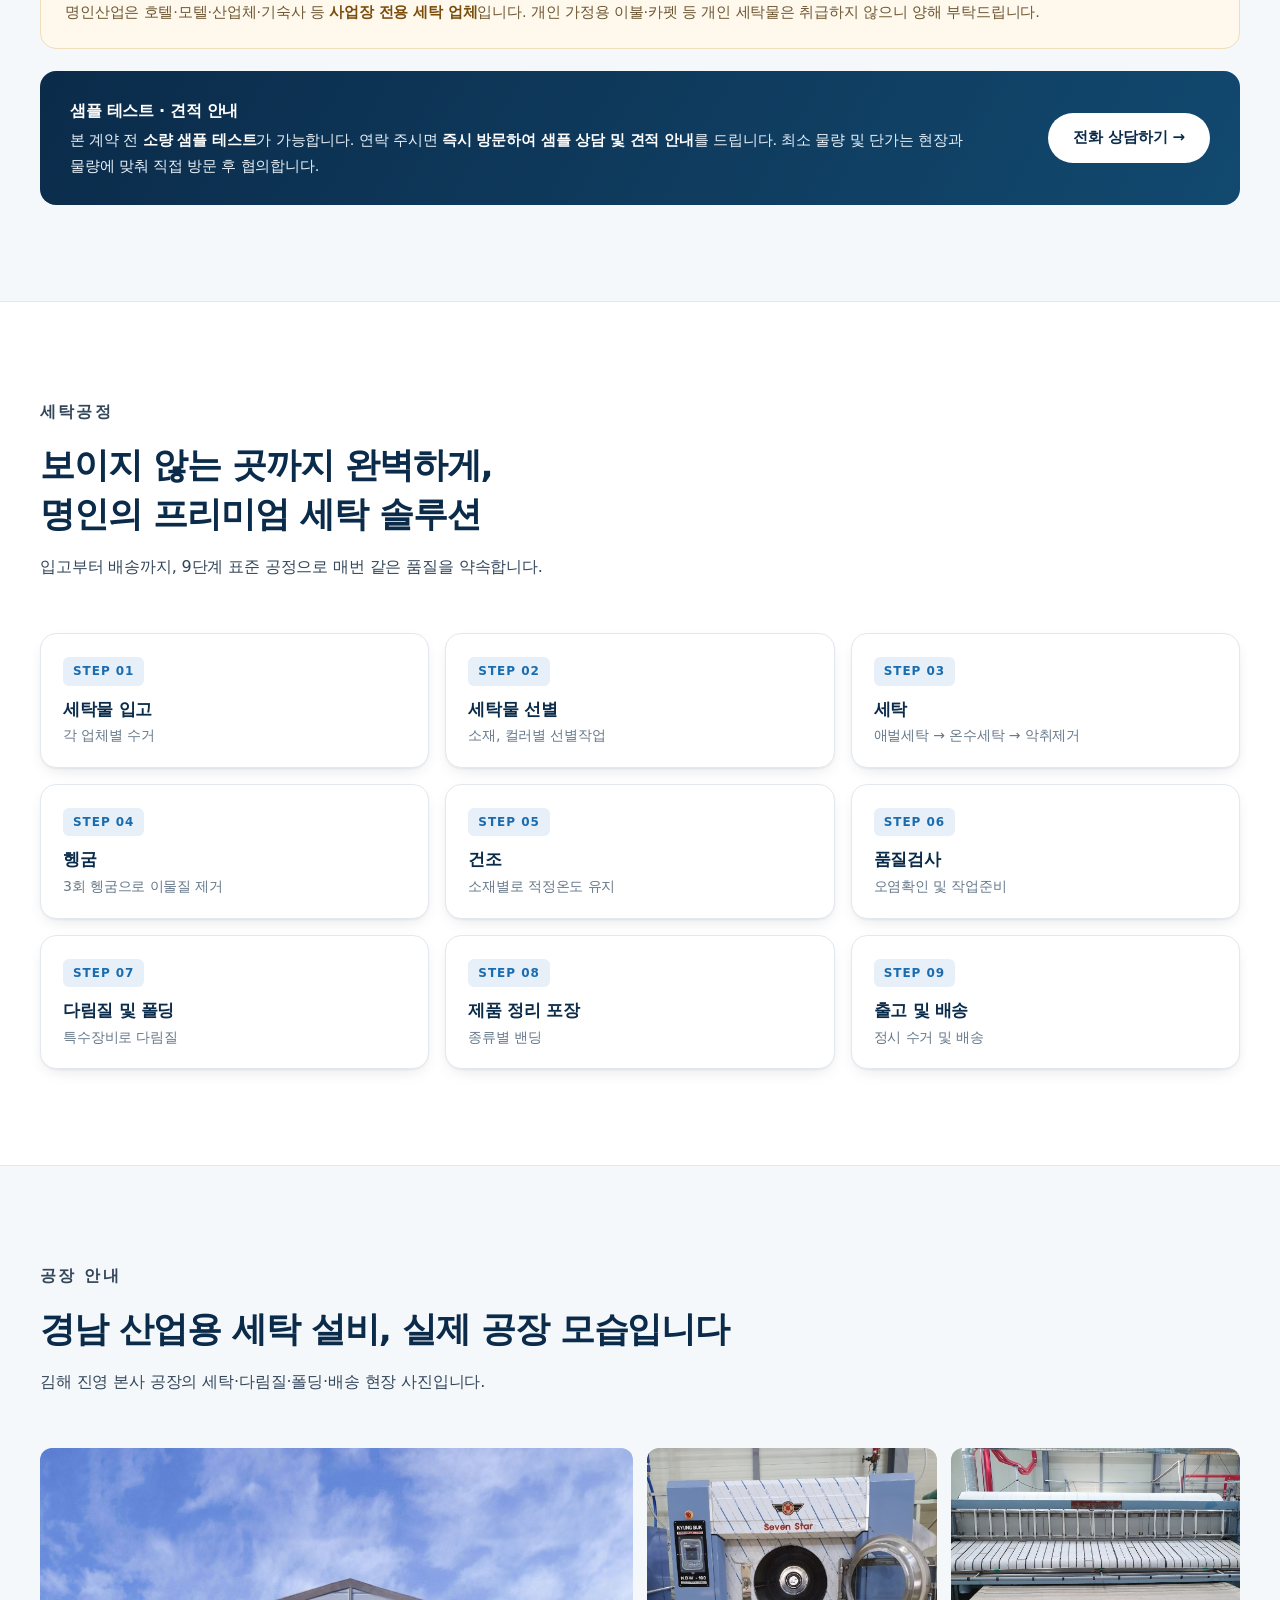
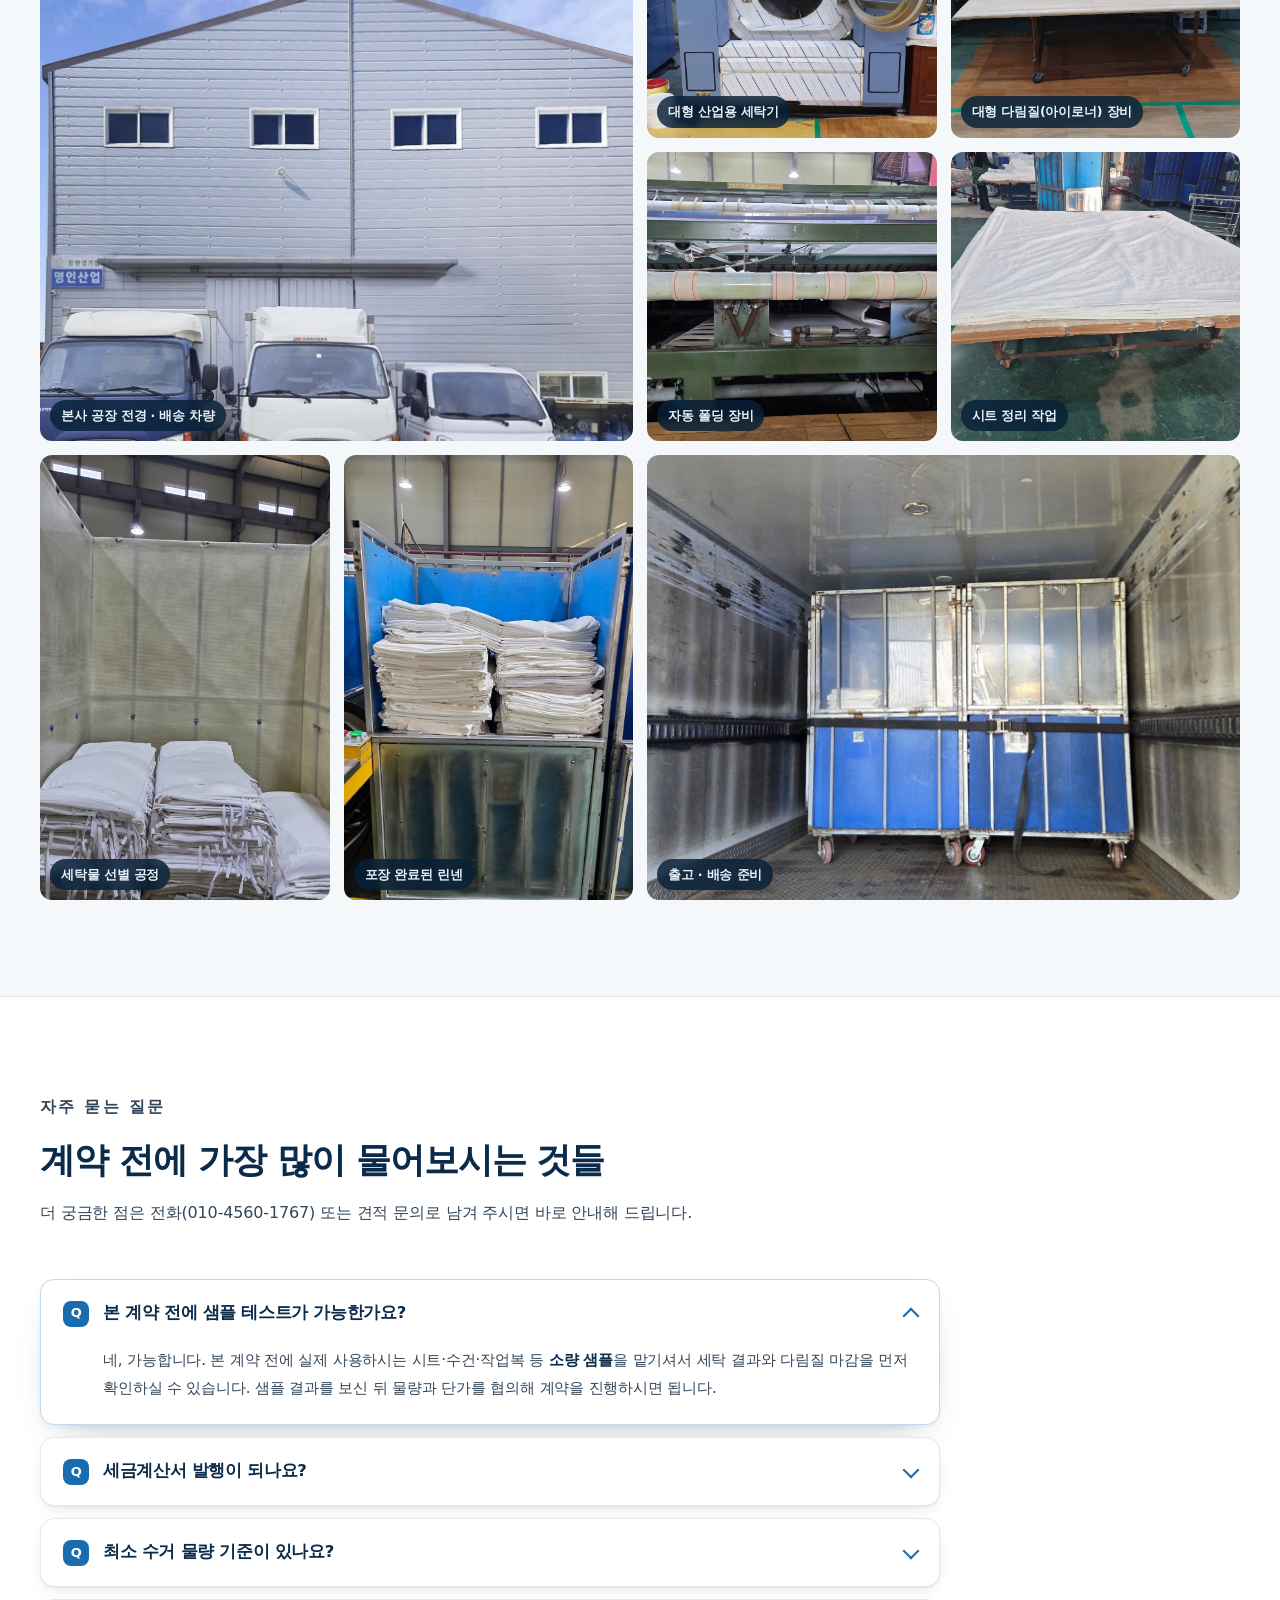
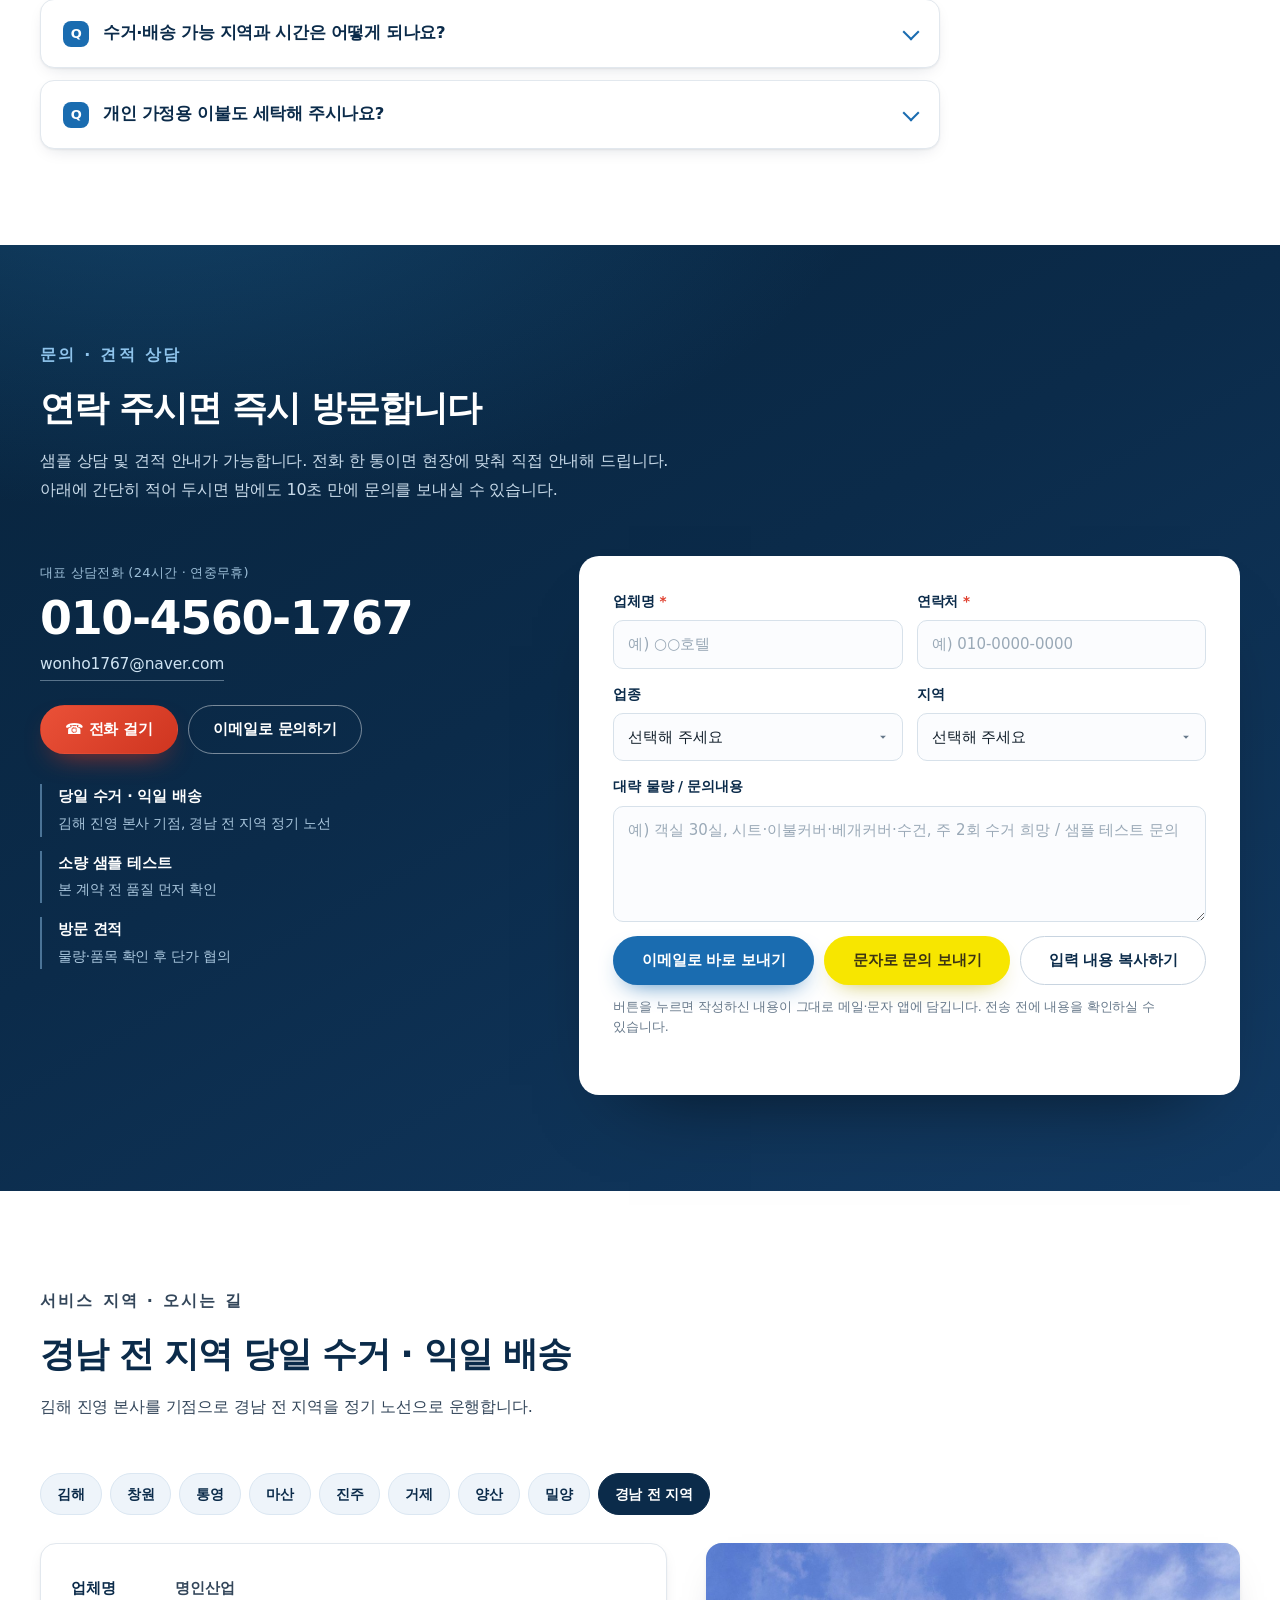
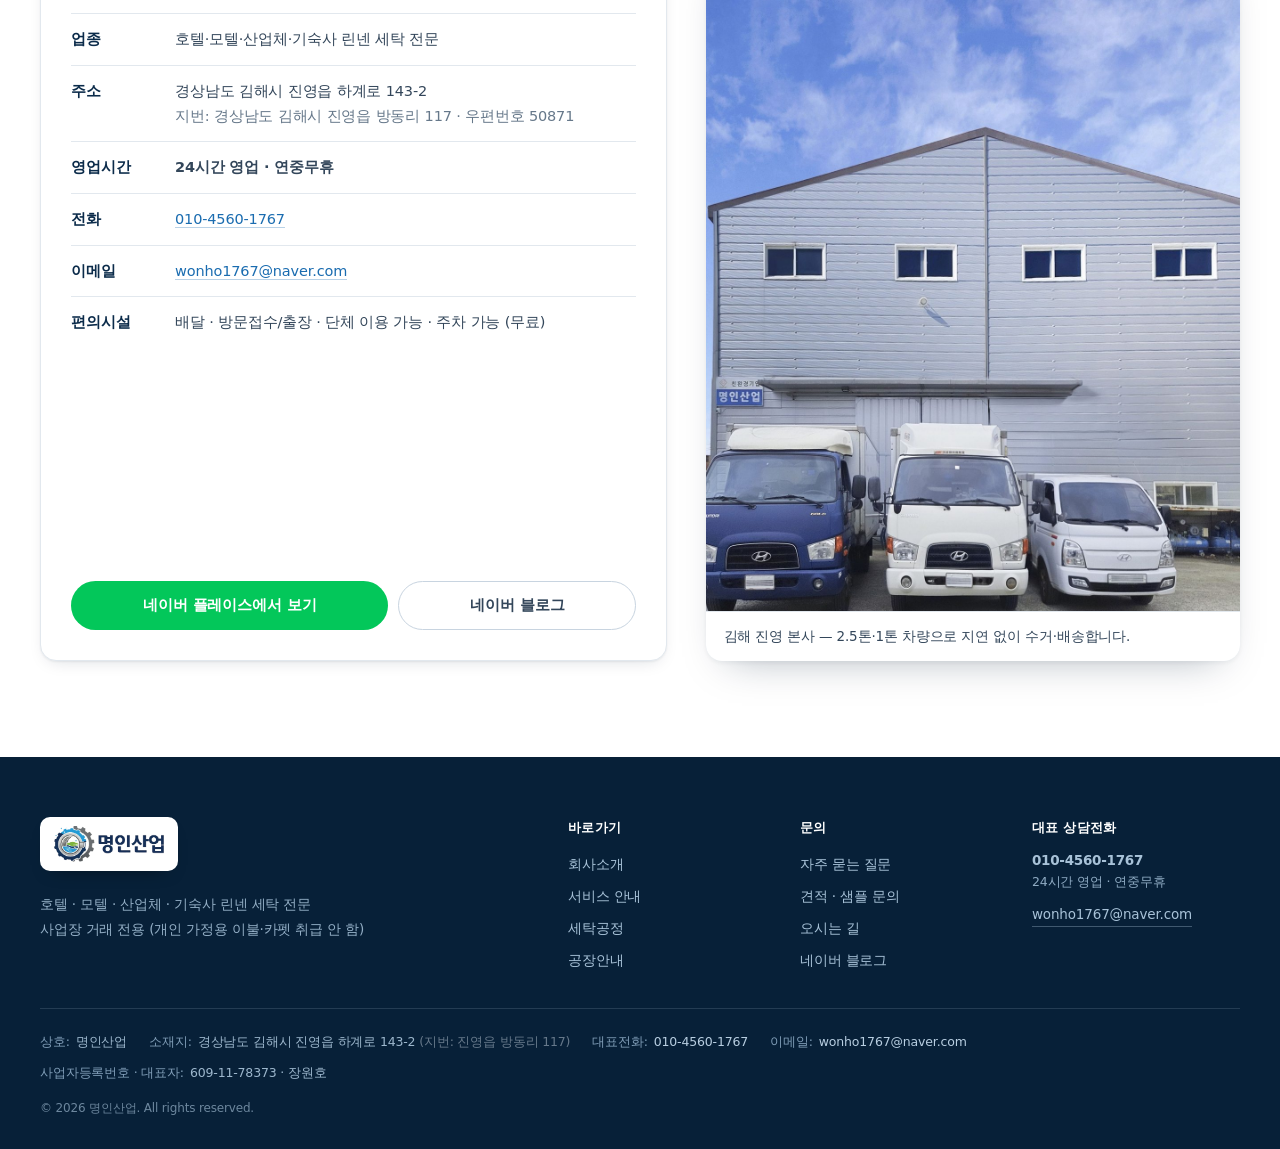
==== commit c4b9a770: "Add brand visual band under stats, update hero badge to 경남 전 지역 정기 노선" ====
--- a/index.html
+++ b/index.html
@@ -61,6 +61,26 @@
   "sameAs": ["https://blog.naver.com/eorud1767"]
 }
 </script>
+
+<style>
+/* ===== 브랜드 비주얼 밴드 ===== */
+.brand-band{background:linear-gradient(120deg,#0a2743 0%,#0b2b4a 55%,#123a63 100%);color:#fff;padding:clamp(40px,5vw,72px) 0}
+.brand-band-inner{display:grid;grid-template-columns:minmax(0,1fr) minmax(0,1.05fr);gap:clamp(24px,4vw,56px);align-items:center}
+.brand-band .eyebrow{color:#8fc4f0}
+.brand-band h2{color:#fff;font-size:clamp(24px,2.6vw,36px);line-height:1.35;letter-spacing:-.03em;margin:12px 0 16px}
+.brand-band p.band-lead{color:#c9dbea;font-size:clamp(14px,1.05vw,16.5px);line-height:1.8;max-width:34em}
+.band-points{display:flex;flex-wrap:wrap;gap:10px;margin-top:24px}
+.band-points li{font-size:13px;font-weight:600;color:#e3edf6;border:1px solid rgba(255,255,255,.24);background:rgba(255,255,255,.07);padding:8px 16px;border-radius:999px}
+.brand-band figure{margin:0;position:relative;border-radius:18px;overflow:hidden;box-shadow:0 24px 60px -24px rgba(0,0,0,.65);border:1px solid rgba(255,255,255,.14)}
+.brand-band figure picture{display:block}
+.brand-band figure img{width:100%;height:100%;object-fit:cover;aspect-ratio:16/10}
+.brand-band figcaption{position:absolute;left:0;right:0;bottom:0;padding:26px 20px 14px;font-size:12.5px;color:#e8f1f9;background:linear-gradient(to top,rgba(6,24,42,.86),rgba(6,24,42,0))}
+@media (max-width:860px){
+  .brand-band-inner{grid-template-columns:1fr}
+  .brand-band figure{order:-1}
+  .brand-band figure img{aspect-ratio:16/11}
+}
+</style>
 </head>
 <body>
 <a class="skip-link" href="#main">본문 바로가기</a>
@@ -111,7 +131,7 @@
     <img src="assets/hero-factory.jpg" alt="명인산업 김해 진영 본사 공장 전경과 2.5톤·1톤 배송 트럭 3대" width="1920" height="1080" fetchpriority="high">
   </div>
   <div class="container hero-inner">
-    <p class="hero-badge">김해 진영 · 20년 이상 세탁 전문 · 경남 최신 설비</p>
+    <p class="hero-badge">김해 진영 본사 · 20년 이상 세탁 전문 · 경남 전 지역 정기 노선</p>
     <h1>호텔의 품격은 ‘세탁’에서 시작됩니다.<br class="pc-br"> 깨끗함 그 이상의 가치, 명인산업이 증명합니다.</h1>
     <p class="lead">호텔·모텔·산업체·기숙사 린넨 세탁 전문업체 명인산업입니다.</p>
     <p class="lead">보이지 않는 곳까지 완벽하게 — 명인의 프리미엄 세탁 솔루션으로 객실 회전율과 고객 만족을 함께 높여드립니다.</p>
@@ -138,6 +158,29 @@
     <div class="stat"><strong>365일</strong><span>고온 살균 세탁 · 연중무휴</span></div>
     <div class="stat"><strong>당일 → 익일</strong><span>당일 수거 · 익일 배송</span></div>
     <div class="stat"><strong>경남 전 지역</strong><span>김해 · 창원 · 통영 등</span></div>
+  </div>
+</section>
+
+<!-- 브랜드 비주얼 밴드 -->
+<section class="brand-band" id="brand">
+  <div class="container brand-band-inner">
+    <div>
+      <p class="eyebrow">명인산업 브랜드</p>
+      <h2>깨끗함은 눈에 보이는 순간 완성됩니다.</h2>
+      <p class="band-lead">고온 살균 세탁과 대형 아이로너의 칼주름 다림질, 자동 폴딩까지. 명인산업이 돌려드리는 린넨은 객실에 놓이는 순간 호텔의 품격을 그대로 보여줍니다.</p>
+      <ul class="band-points">
+        <li>365일 고온 살균</li>
+        <li>9단계 표준 공정</li>
+        <li>당일 수거 · 익일 배송</li>
+      </ul>
+    </div>
+    <figure>
+      <picture>
+        <source srcset="assets/brand-visual.webp" type="image/webp">
+        <img src="assets/brand-visual.jpg" alt="고온 살균 세탁과 다림질을 마친 호텔 린넨 — 명인산업 브랜드 이미지" width="1536" height="1024" loading="lazy" decoding="async">
+      </picture>
+      <figcaption>브랜드 이미지 — 고온 살균 세탁과 칼주름 마감이 완성한 린넨</figcaption>
+    </figure>
   </div>
 </section>
 
